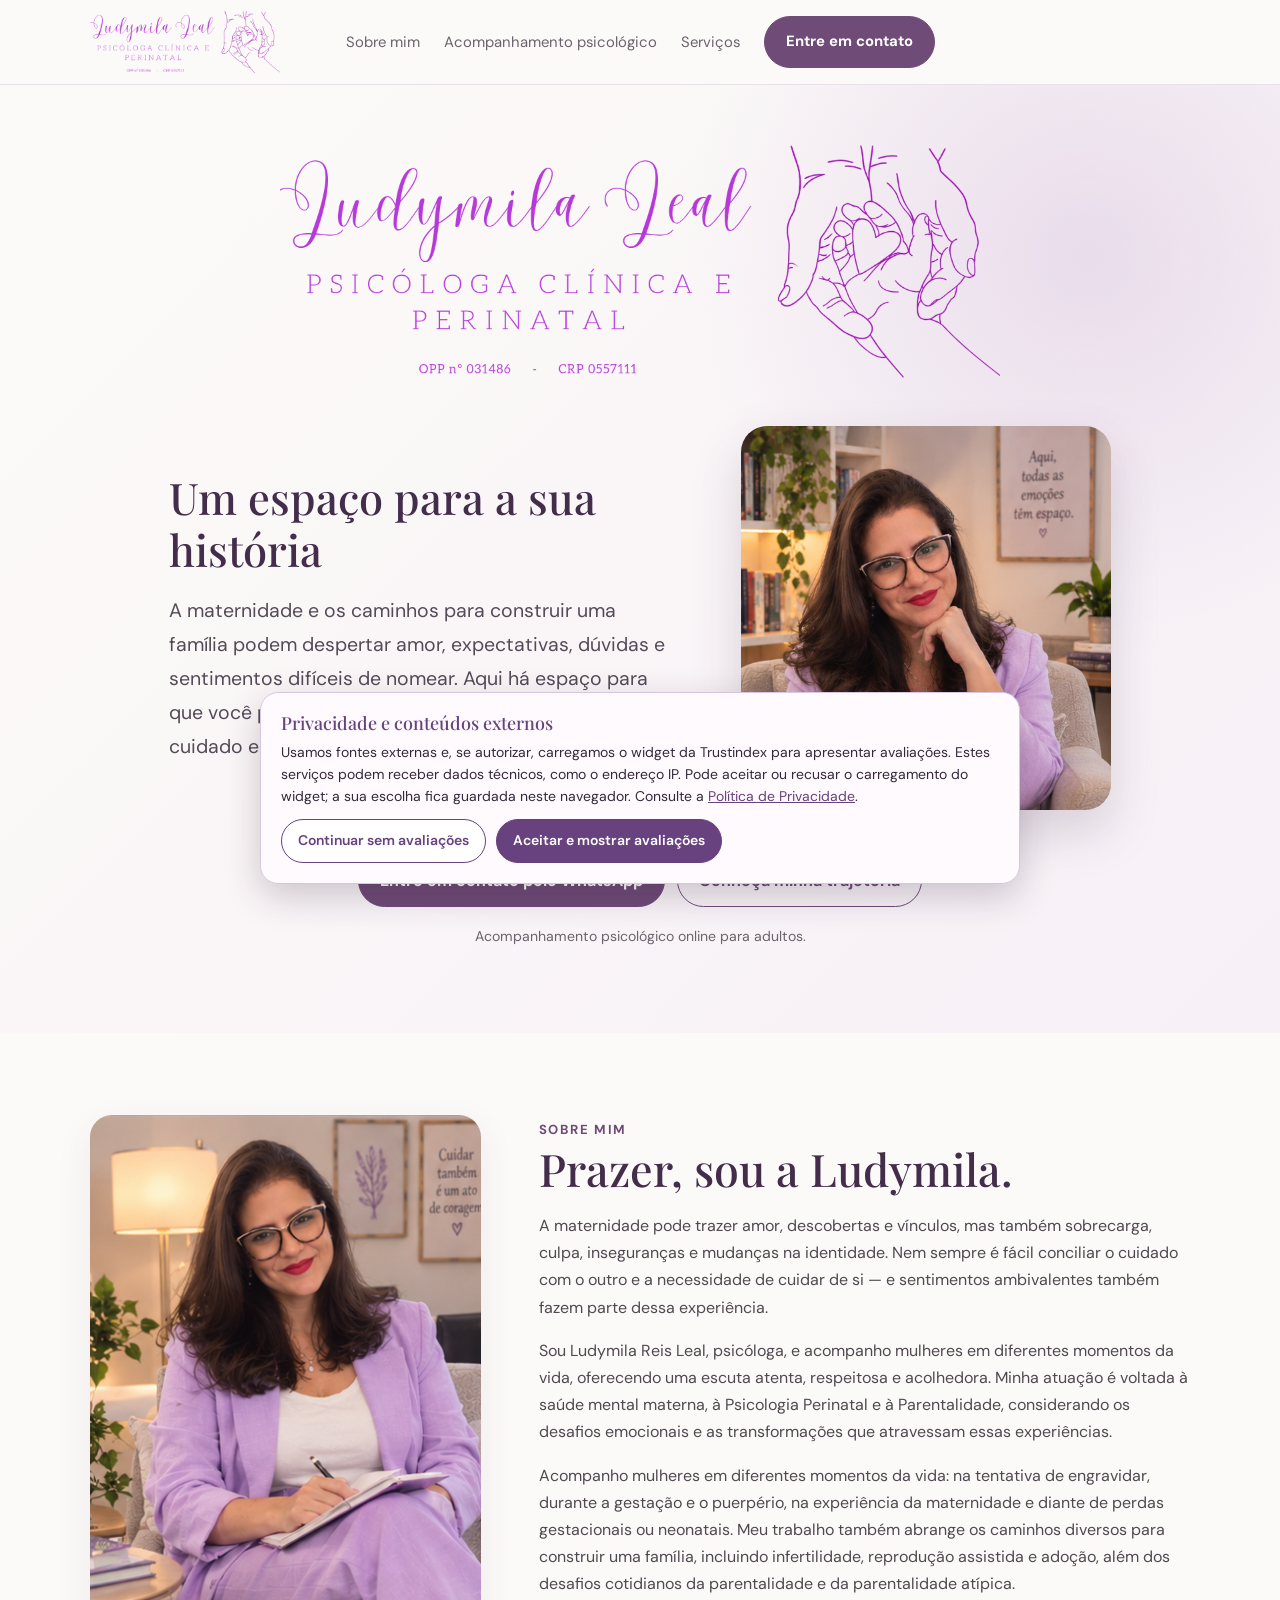
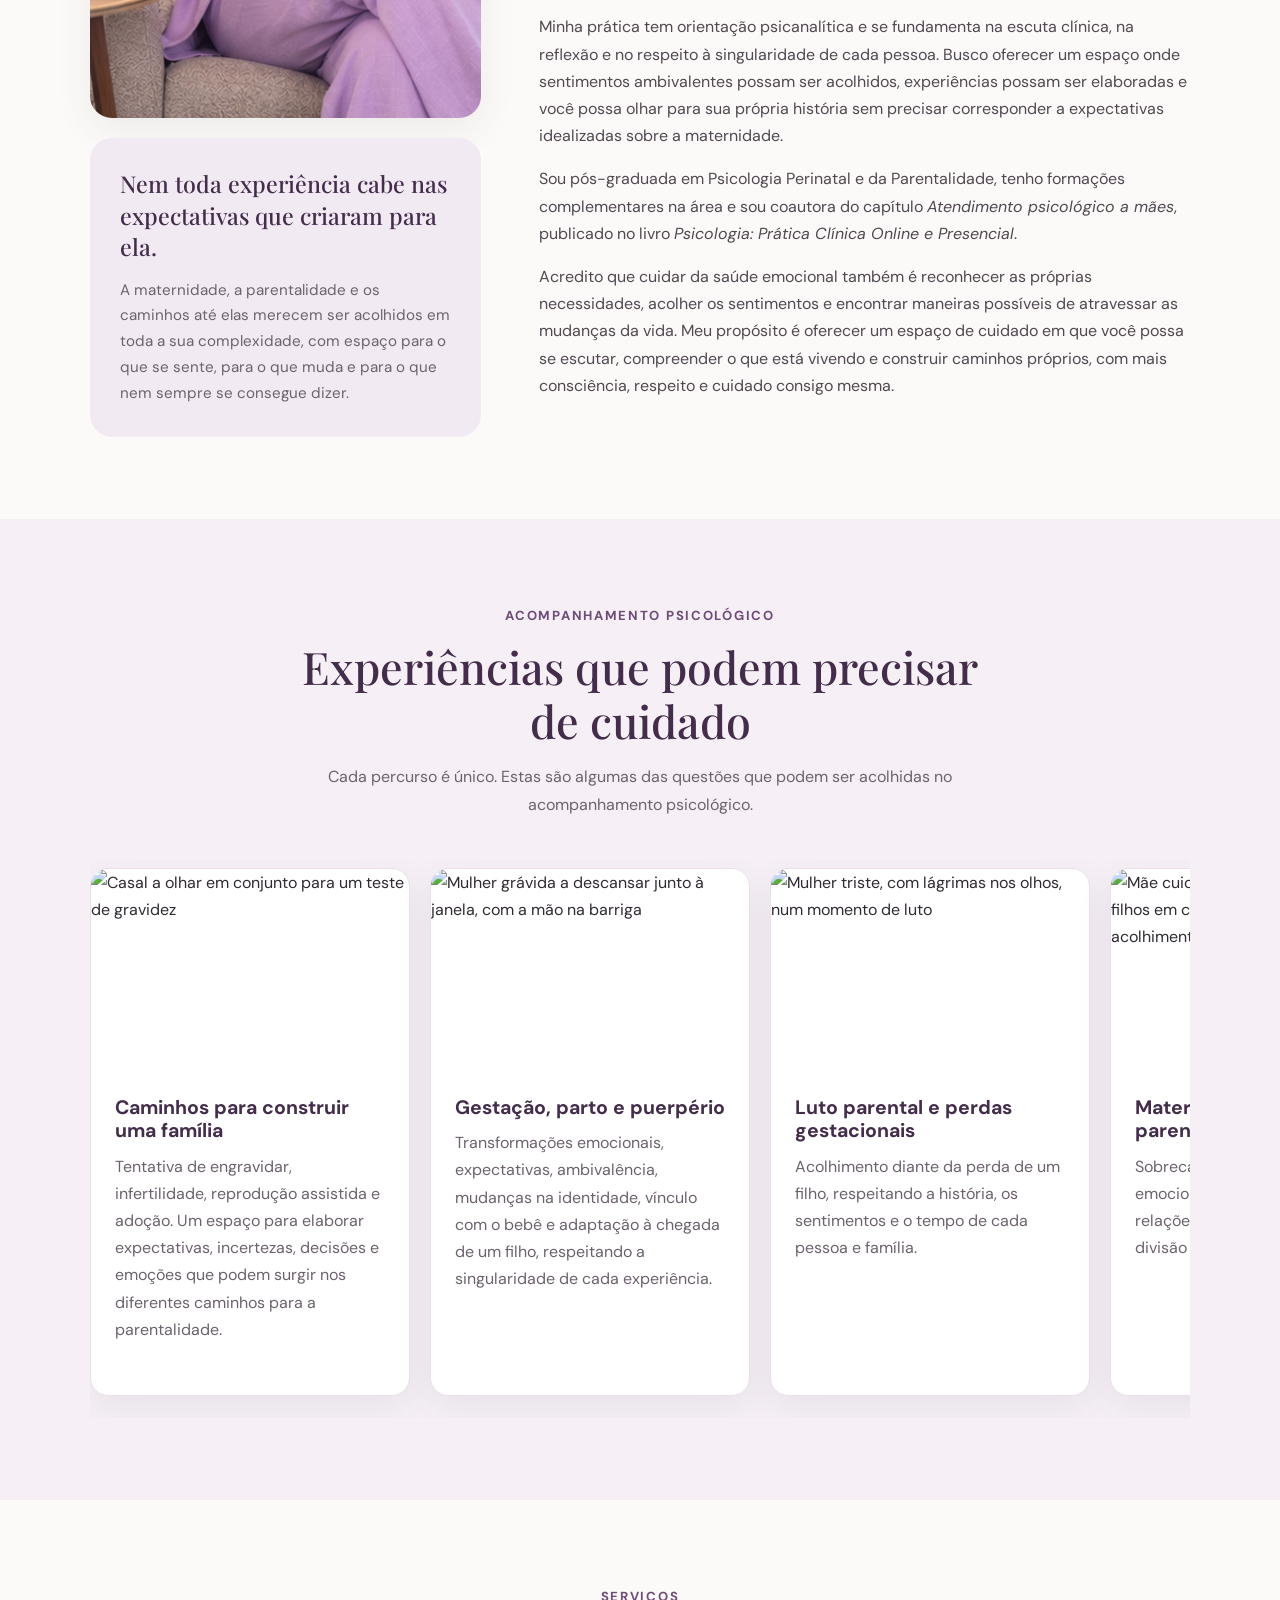
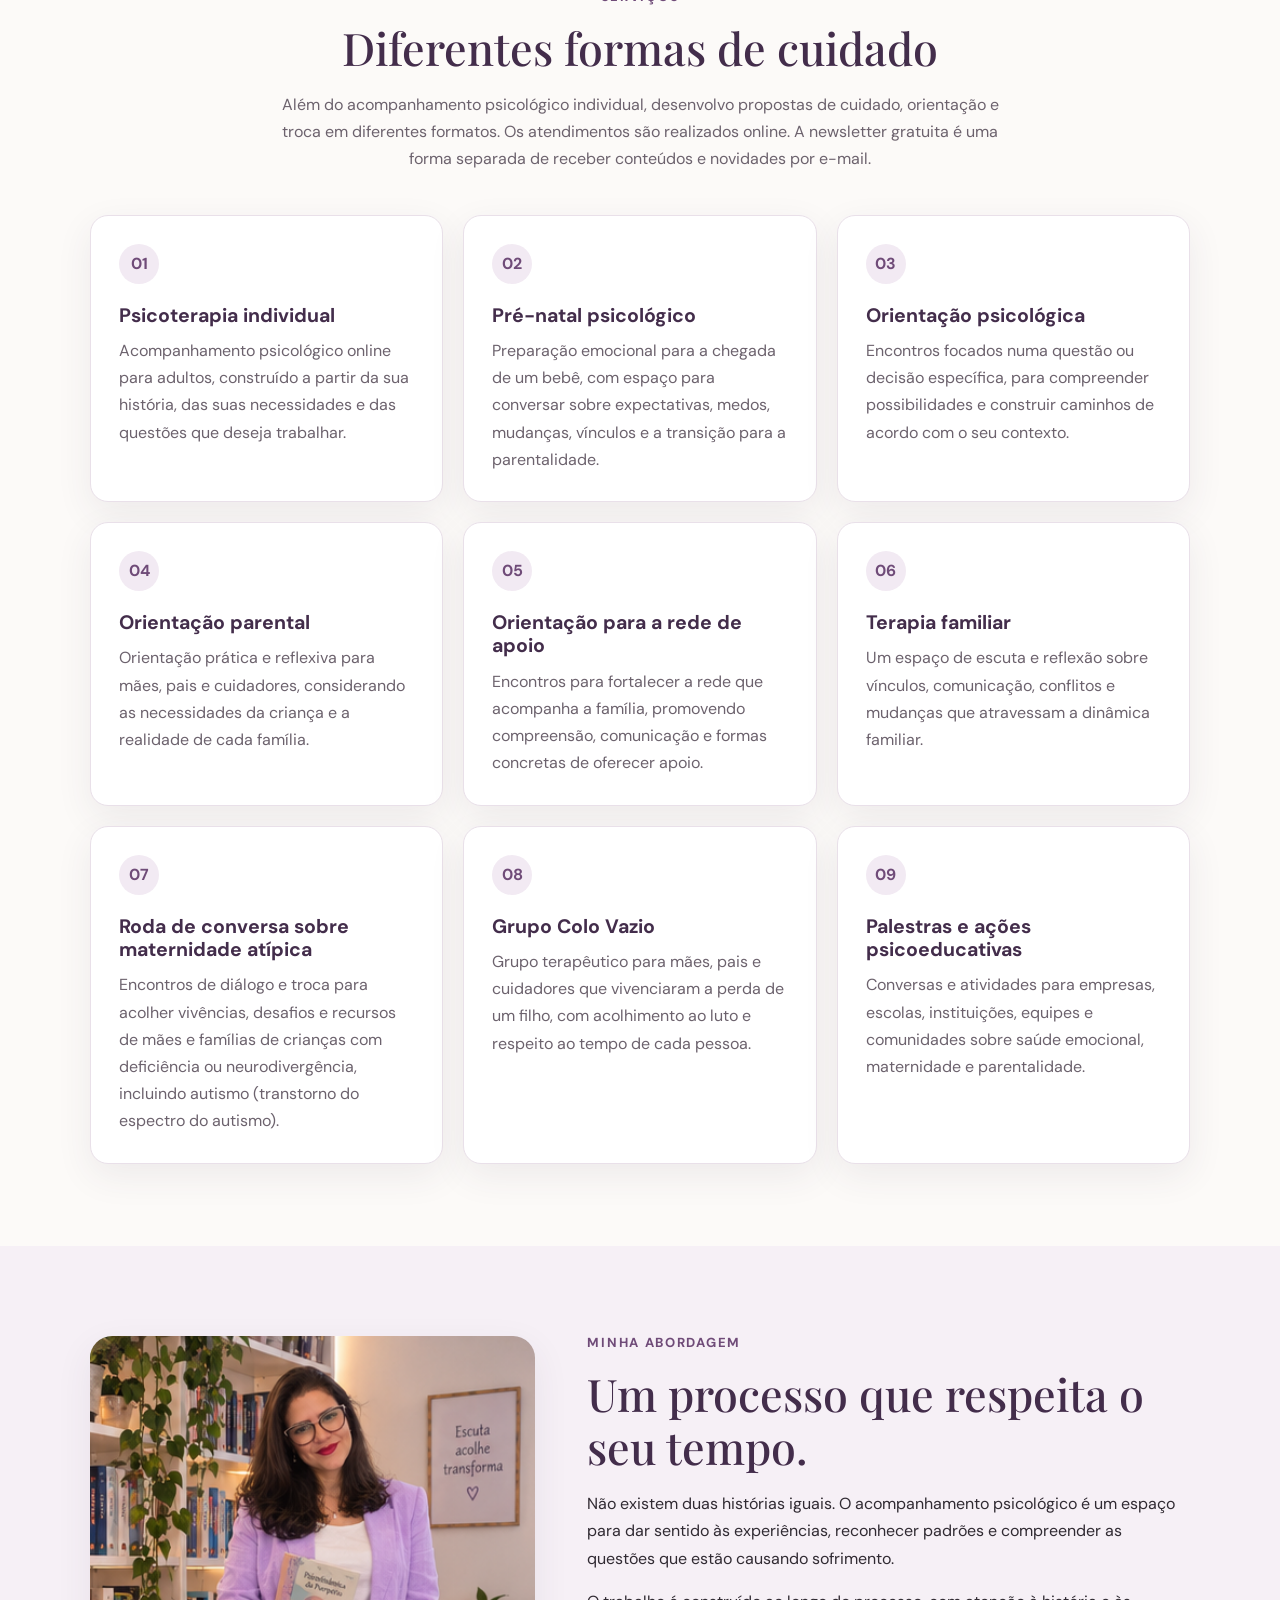
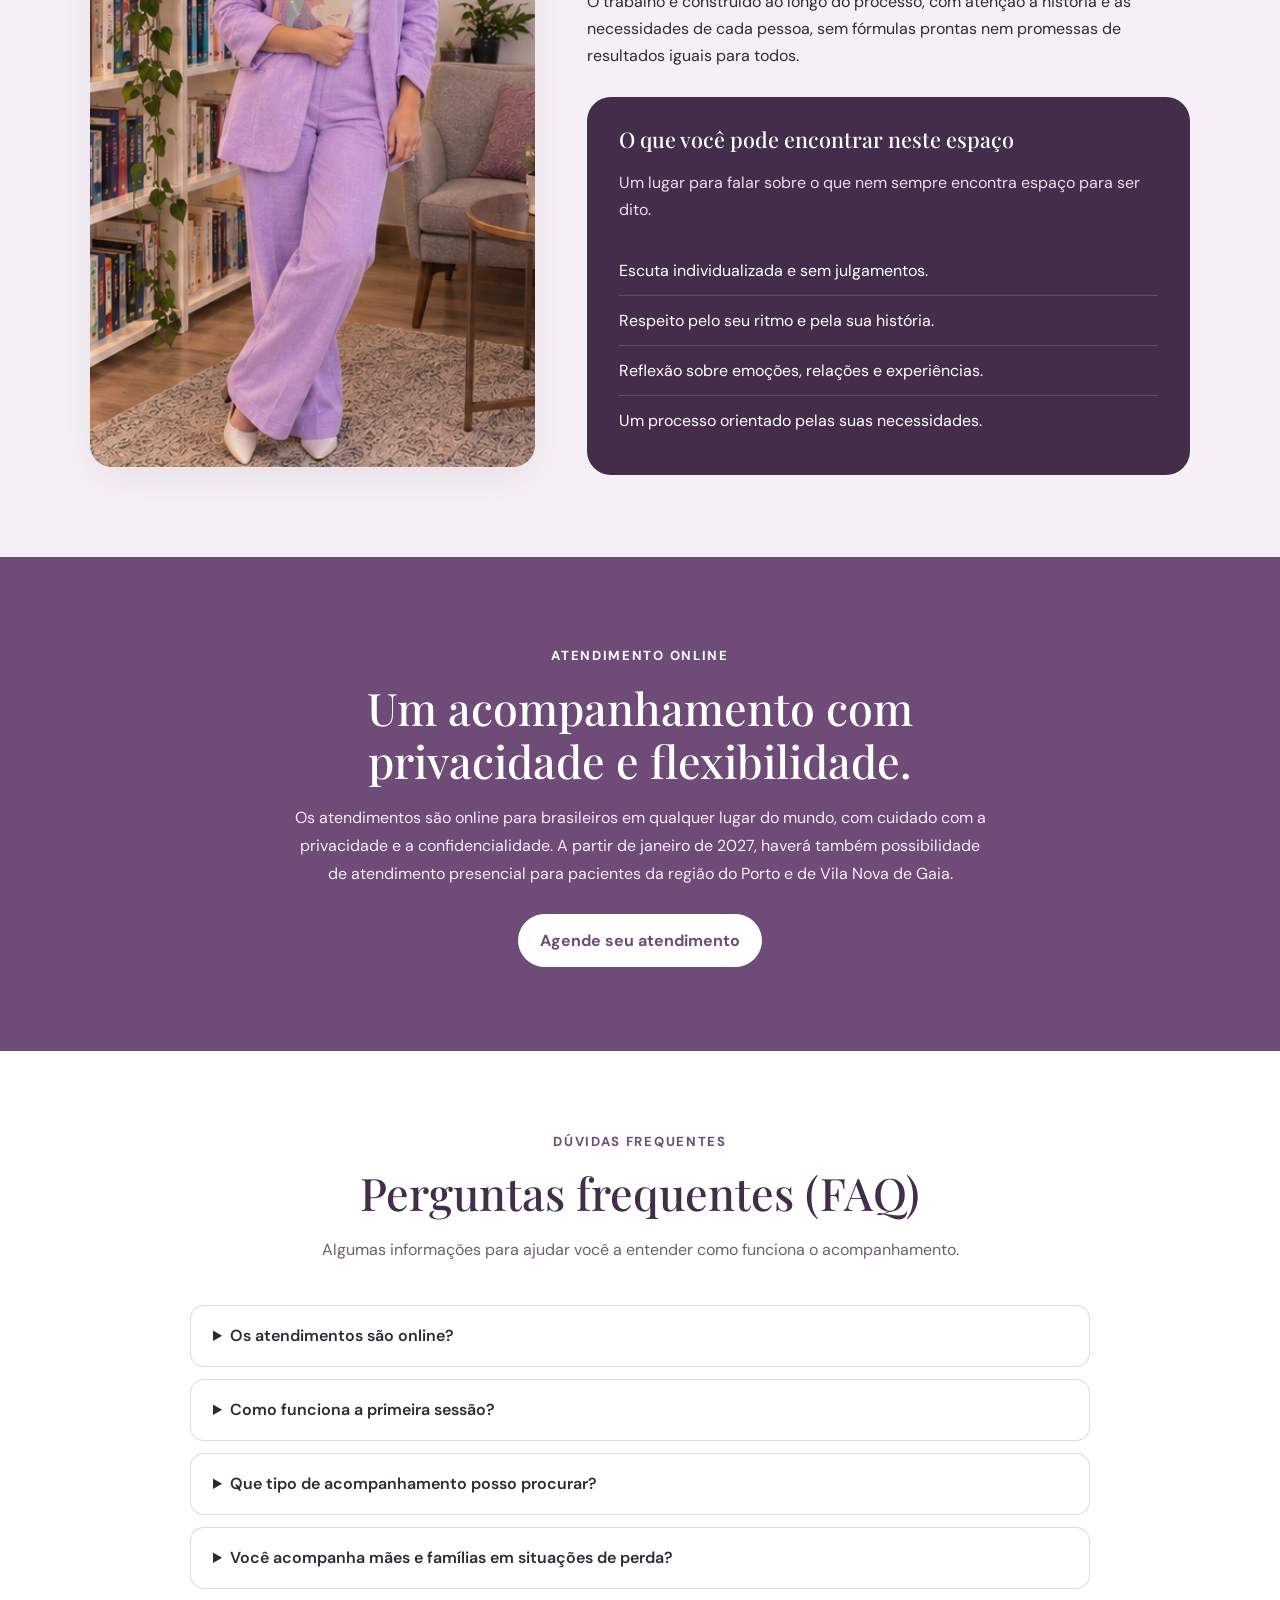
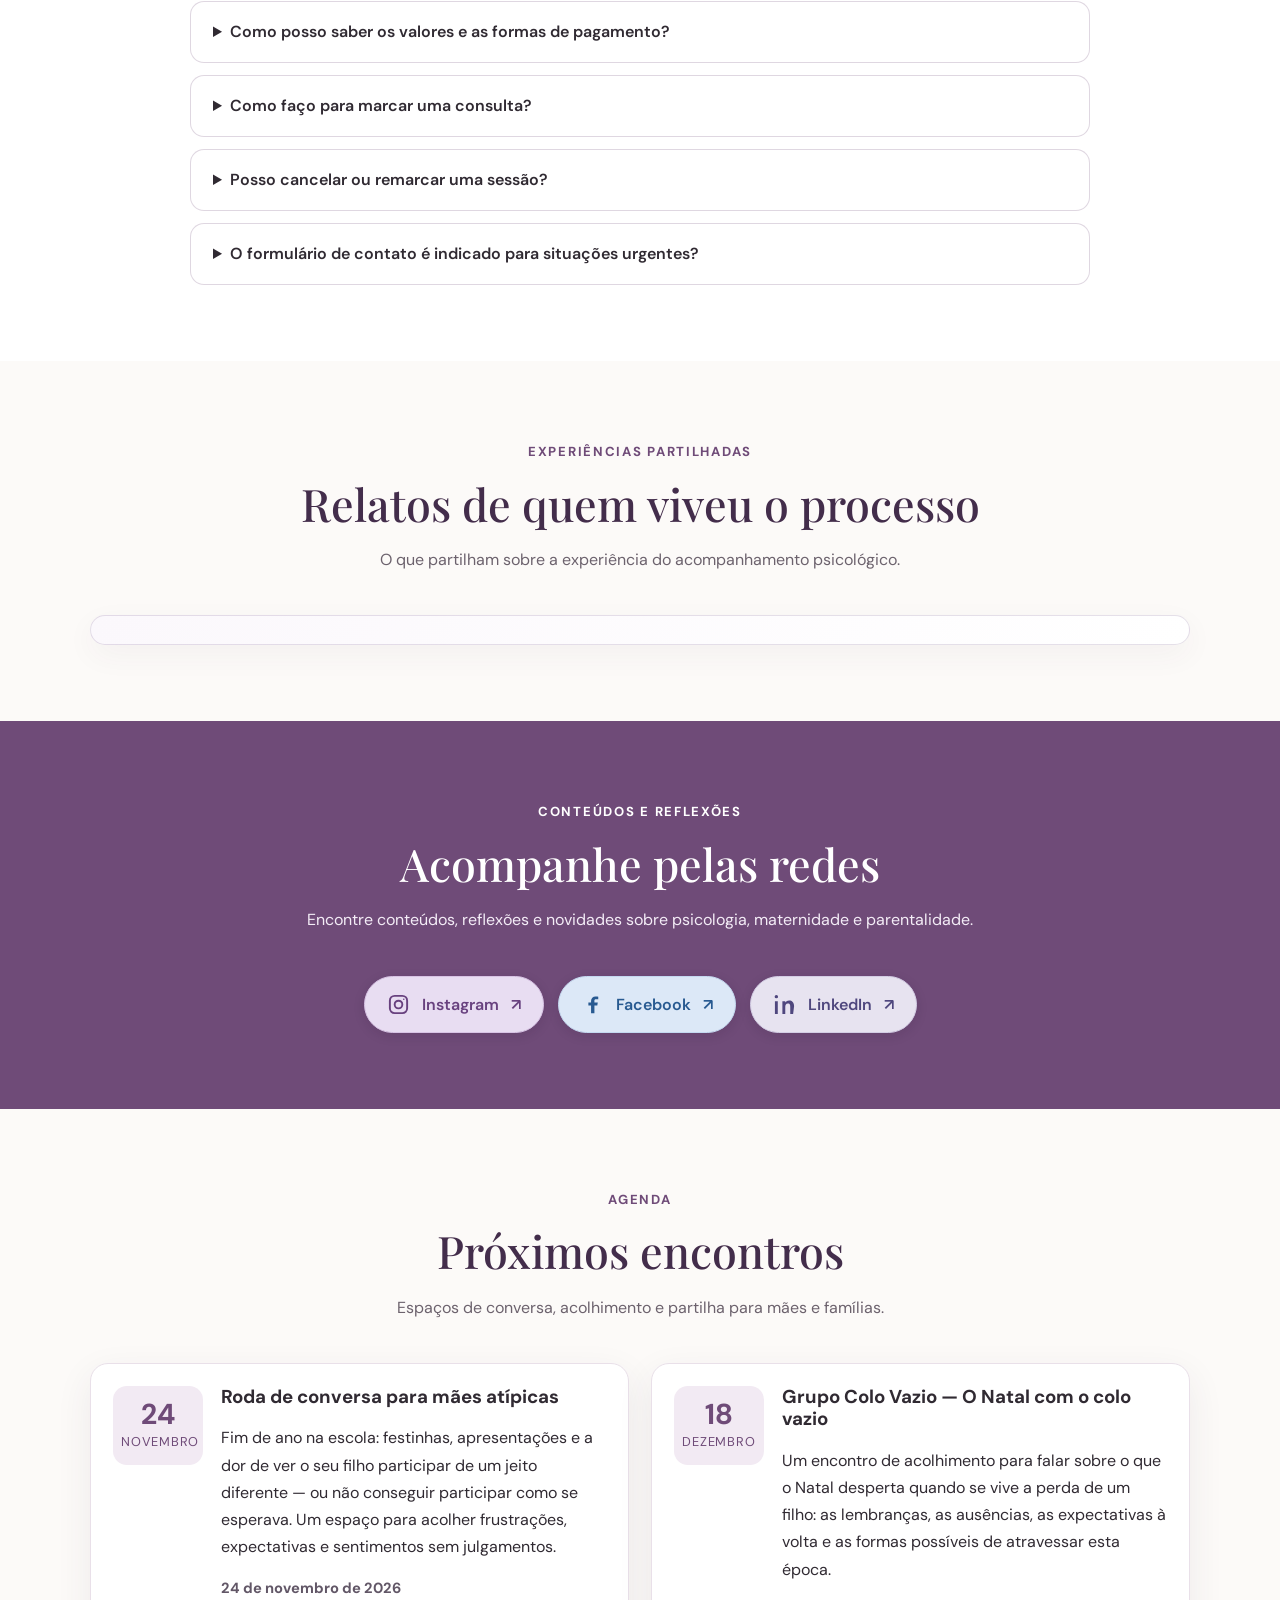
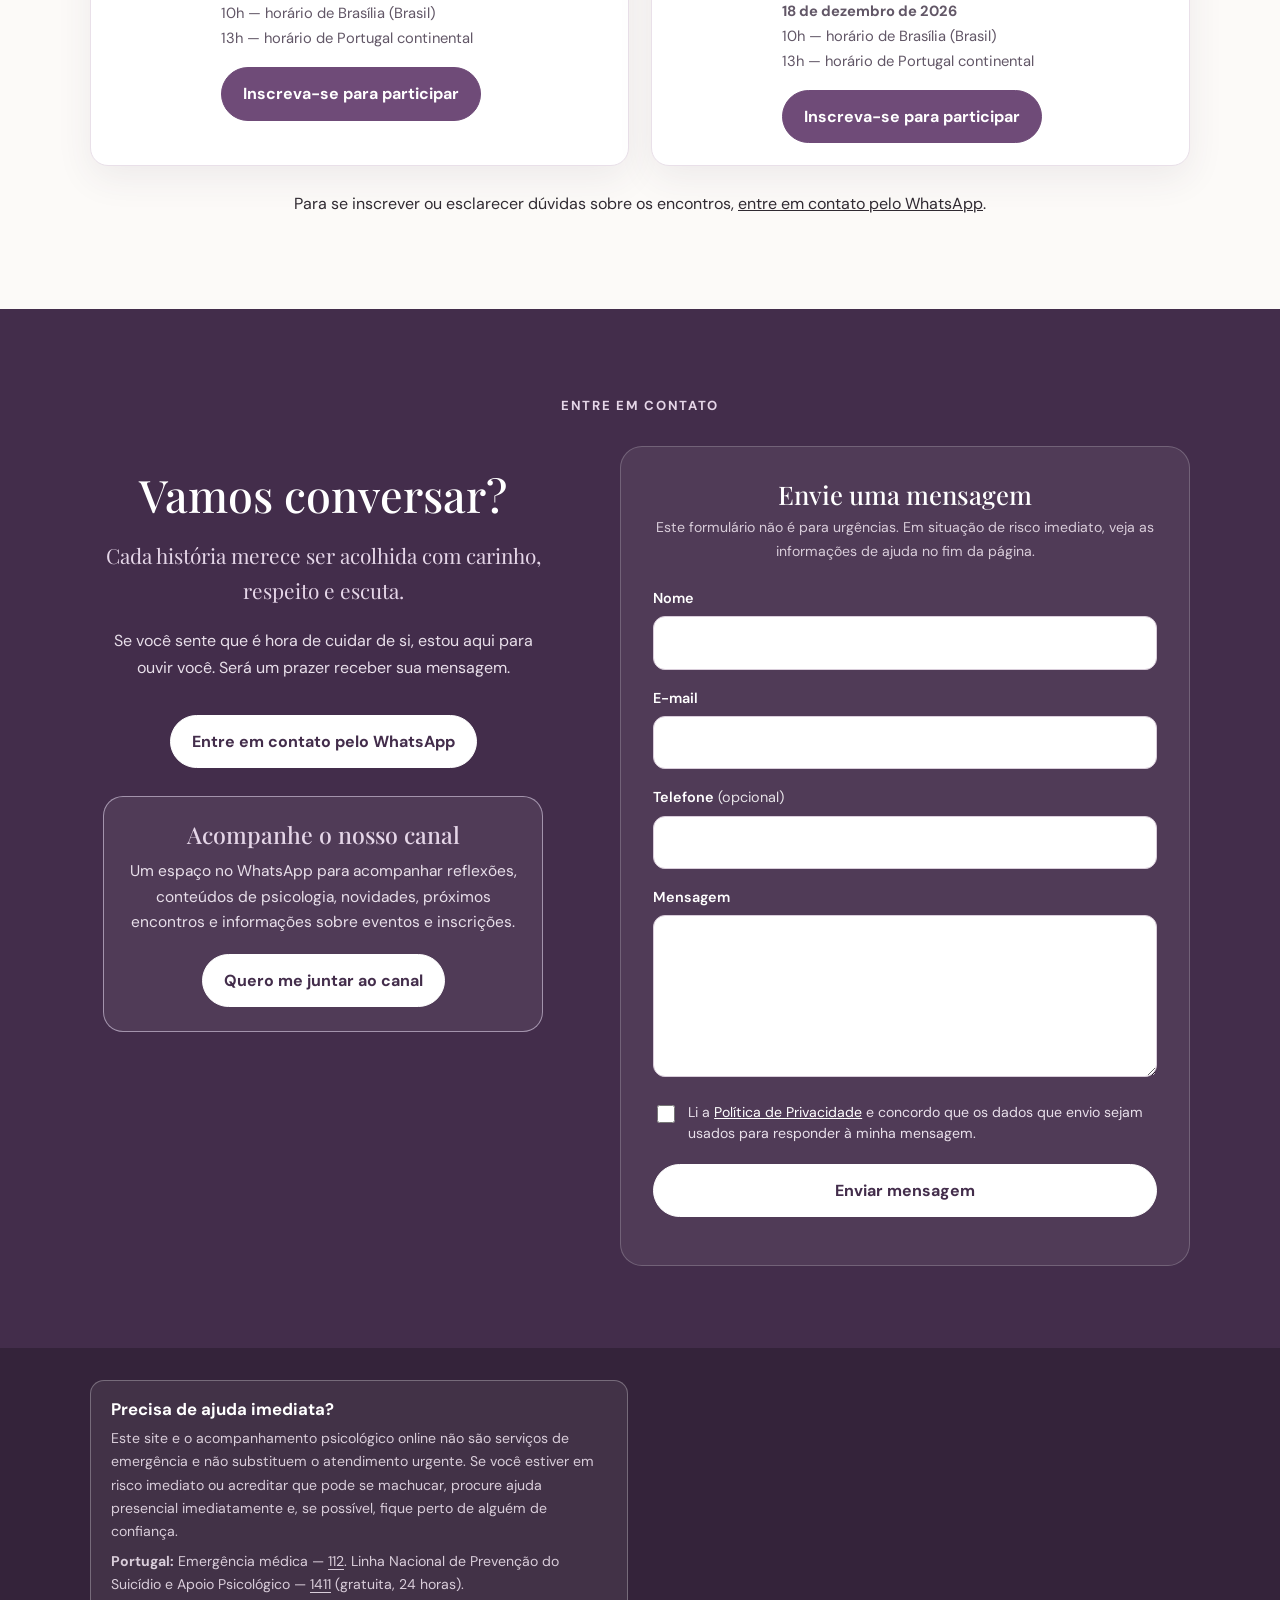
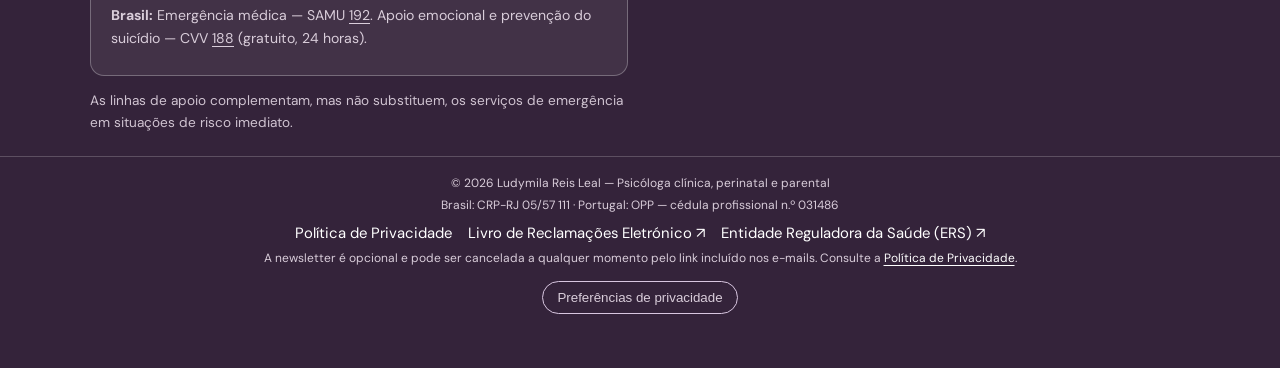
==== 1.html @ ca70a63a "test" ====
<!DOCTYPE html>

<html lang="pt-BR">
<head>
<meta charset="utf-8"/>
<meta content="width=device-width, initial-scale=1.0" name="viewport"/>
<meta content="Ludymila Reis Leal, psicóloga perinatal e da parentalidade. Acompanhamento psicológico online para adultos em questões de maternidade, parentalidade, reprodução assistida, adoção, luto parental e parentalidade atípica." name="description"/>
<meta content="#6f4b78" name="theme-color"/>
<title>Psicóloga Ludymila Leal | Psicologia Perinatal e da Parentalidade</title>
<link href="favicon.ico" rel="icon" sizes="any"/>
<link href="[data-uri]" rel="icon" sizes="32x32" type="image/png"/>
<link href="[data-uri]" rel="apple-touch-icon"/>
<link href="https://fonts.googleapis.com" rel="preconnect"/>
<link crossorigin="" href="https://fonts.gstatic.com" rel="preconnect"/>
<link href="https://fonts.googleapis.com/css2?family=DM+Sans:wght@400;500;600;700&amp;family=Playfair+Display:wght@500;600&amp;display=swap" rel="stylesheet"/>
<script>document.documentElement.classList.add("js");</script>
<style>
    :root {
      --purple: #6f4b78;
      --purple-dark: #432d4b;
      --purple-soft: #f2eaf3;
      --lilac: #e5d6e8;
      --cream: #fcfaf8;
      --ink: #302a32;
      --muted: #6c626d;
      --white: #fff;
      --border: #e9e0e9;
      --shadow: 0 12px 36px rgba(67, 45, 75, .08);
      --header-h: 84px;
    }
    * { box-sizing: border-box; }
    html { scroll-behavior: smooth; -webkit-text-size-adjust: 100%; }
    body {
      margin: 0; color: var(--ink); background: var(--cream);
      font-family: "DM Sans", system-ui, -apple-system, "Segoe UI", sans-serif; line-height: 1.7;
    }
    img { max-width: 100%; height: auto; display: block; }
    a { color: inherit; }
    :focus-visible { outline: 3px solid var(--purple); outline-offset: 3px; border-radius: 4px; }
    .contact :focus-visible, footer :focus-visible { outline-color: #fff; }
    .container { width: min(1100px, calc(100% - 40px)); margin: 0 auto; }
    .skip-link {
      position: absolute; left: 12px; top: -60px; z-index: 100; background: var(--purple-dark); color: #fff;
      padding: 10px 16px; border-radius: 10px; text-decoration: none; font-weight: 700;
    }
    .skip-link:focus { top: 12px; }

    /* Cabeçalho */
    header {
      position: sticky; top: 0; z-index: 50; background: rgba(252,250,248,.96);
      backdrop-filter: blur(12px); border-bottom: 1px solid var(--border);
    }
    .nav { min-height: var(--header-h); display: grid; grid-template-columns: 1fr auto 1fr; align-items: center; gap: 24px; }
    .nav::after { content: ""; }
    .brand { display: block; line-height: 0; flex: 0 0 auto; }
    .brand img { width: 66px; height: auto; mix-blend-mode: multiply; background: transparent; }
    nav ul { list-style: none; margin: 0; padding: 0; display: flex; align-items: center; gap: 24px; }
    nav a { text-decoration: none; font-size: .93rem; color: var(--muted); }
    nav a:hover { color: var(--purple); }
    nav a.button, nav a.button:hover { color: var(--white); }
    .menu-toggle {
      display: none; width: 46px; height: 46px; border-radius: 12px; border: 1px solid var(--border);
      background: var(--white); color: var(--purple-dark); cursor: pointer; padding: 0;
      align-items: center; justify-content: center;
    }
    .menu-toggle span, .menu-toggle span::before, .menu-toggle span::after {
      display: block; width: 22px; height: 2px; background: currentColor; border-radius: 2px;
      position: relative; transition: transform .2s ease, background .2s ease;
    }
    .menu-toggle span::before, .menu-toggle span::after { content: ""; position: absolute; left: 0; }
    .menu-toggle span::before { top: -7px; }
    .menu-toggle span::after { top: 7px; }
    .menu-toggle[aria-expanded="true"] span { background: transparent; }
    .menu-toggle[aria-expanded="true"] span::before { transform: translateY(7px) rotate(45deg); }
    .menu-toggle[aria-expanded="true"] span::after { transform: translateY(-7px) rotate(-45deg); }

    .button {
      display: inline-flex; justify-content: center; align-items: center; gap: 8px;
      padding: 12px 21px; border-radius: 999px; text-decoration: none;
      font-weight: 700; background: var(--purple); color: var(--white);
      border: 1px solid var(--purple); transition: .2s ease; text-align: center;
    }
    .button:hover { background: var(--purple-dark); border-color: var(--purple-dark); transform: translateY(-1px); }
    .button.outline { background: transparent; color: var(--purple); }
    .button.outline:hover { background: var(--purple-soft); color: var(--purple-dark); }

    /* Hero */
    .hero { padding: 52px 0 84px; overflow: hidden; background:
      radial-gradient(circle at 85% 18%, rgba(229,214,232,.8), transparent 30%),
      linear-gradient(135deg, #fcfaf8 10%, #f7f0f7 100%); }
    .hero-grid { display: grid; grid-template-columns: minmax(0, 500px) minmax(0, 370px); justify-content: center; align-items: center; gap: 72px; }
    .hero-title { font-size: clamp(2rem, 3.4vw, 2.8rem); margin: 0 0 18px; }
    .hero-cta { text-align: center; margin-top: 44px; }
    .eyebrow { display: inline-block; color: var(--purple); font-size: .82rem; text-transform: uppercase; letter-spacing: .13em; font-weight: 700; }
    h1, h2, h3 { line-height: 1.2; }
    h1, h2 { font-family: "Playfair Display", Georgia, serif; color: var(--purple-dark); font-weight: 500; }
    h1.hero-logo { margin: 0 auto 40px; max-width: 720px; line-height: 0; }
    h1.hero-logo img { width: 100%; height: auto; }
    .hero-text p { font-size: 1.22rem; line-height: 1.75; color: #554b58; margin: 0; }
    .hero-actions { display: flex; gap: 12px; flex-wrap: wrap; justify-content: center; }
    .hero-note { margin-top: 18px; color: var(--muted); font-size: .88rem; }

    .hero-photo { position: relative; max-width: 370px; width: 100%; margin: 0 auto; padding: 0; }
    .hero-photo img {
      width: 100%; border-radius: 26px;
      box-shadow: 0 22px 50px rgba(67,45,75,.18); background: var(--lilac);
    }

    section { padding: 82px 0; scroll-margin-top: calc(var(--header-h) - 1px); }
    .hero { scroll-margin-top: 0; }
    .section-heading { max-width: 720px; margin: 0 auto 42px; text-align: center; }
    h2 { font-size: clamp(2rem, 3.5vw, 2.8rem); margin: 12px 0 16px; }
    .section-heading p { color: var(--muted); margin: 0; }

    /* Sobre mim */
    .about-grid { display: grid; grid-template-columns: .75fr 1.25fr; gap: 58px; align-items: start; }
    .about-side { position: sticky; top: calc(var(--header-h) + 24px); }
    .about-photo { margin: 0 0 20px; }
    .about-photo img { width: 100%; border-radius: 22px; box-shadow: var(--shadow); background: var(--lilac); }
    .about-aside { background: var(--purple-soft); padding: 30px; border-radius: 22px; }
    .about-aside strong { display: block; color: var(--purple-dark); font-family: "Playfair Display", Georgia, serif; font-size: 1.45rem; font-weight: 500; line-height: 1.35; }
    .about-aside p { color: var(--muted); font-size: .95rem; margin-bottom: 0; }
    .about-copy h2 { margin-top: 0; }
    .about-copy p { color: #514851; }

    /* Cartões */
    .services { background: #f6f0f6; }
    .plain { background: var(--cream); }
    .cards { display: grid; grid-template-columns: repeat(2, minmax(0, 1fr)); gap: 20px; }
    .cards.three { grid-template-columns: repeat(3, minmax(0, 1fr)); }
    .card { background: var(--white); border: 1px solid var(--border); border-radius: 18px; padding: 28px; box-shadow: var(--shadow); }
    .card .number { width: 40px; height: 40px; border-radius: 50%; background: var(--purple-soft); color: var(--purple); display: grid; place-items: center; font-weight: 700; }
    .card h3 { color: var(--purple-dark); margin: 20px 0 10px; font-size: 1.22rem; }
    .card p { color: var(--muted); margin: 0; }

    /* Abordagem */
    .approach-grid { display: grid; grid-template-columns: .85fr 1.15fr; gap: 52px; align-items: center; }
    .approach-photo { margin: 0; }
    .approach-photo img { width: 100%; border-radius: 22px; box-shadow: var(--shadow); background: var(--lilac); }
    .approach-grid h2 { margin-top: 12px; }
    .approach-panel { background: var(--purple-dark); color: var(--white); border-radius: 24px; padding: 30px 32px; margin-top: 28px; }
    .approach-panel h3 { color: var(--white); margin: 0 0 8px; font-size: 1.35rem; font-family: "Playfair Display", Georgia, serif; font-weight: 500; }
    .approach-panel p { color: #e8dfea; }
    .approach-list { list-style: none; padding: 0; margin: 22px 0 0; }
    .approach-list li { padding: 11px 0; border-bottom: 1px solid rgba(255,255,255,.16); }
    .approach-list li:last-child { border-bottom: 0; }

    /* Atendimento online */
    .online { background: var(--cream); }
    .online-inner { max-width: 780px; text-align: center; margin: 0 auto; }
    .online-inner p { color: #554b58; }
    .sr-only { position: absolute; width: 1px; height: 1px; padding: 0; margin: -1px; overflow: hidden; clip: rect(0,0,0,0); white-space: nowrap; border: 0; }

    /* Contato */
    .contact { background: var(--purple-dark); color: var(--white); text-align: center; }
    .contact .eyebrow { color: var(--lilac); }
    .contact h2 { color: var(--white); }
    .contact p { color: #e8dfea; max-width: 640px; margin: 0 auto 26px; }
    .contact .button { background: var(--white); color: var(--purple-dark); border-color: var(--white); }
    .contact .button:hover { background: var(--purple-soft); }


    .contact-phrase { font-family: "Playfair Display", Georgia, serif; font-size: 1.3rem; color: var(--lilac) !important; margin: 0 auto 18px !important; }
    .contact-or { display: flex; align-items: center; gap: 16px; max-width: 640px; margin: 40px auto 30px; color: #cdbdd0; }
    .contact-or::before, .contact-or::after { content: ""; flex: 1; height: 1px; background: rgba(255,255,255,.22); }
    .contact-form { max-width: 640px; margin: 0 auto; text-align: left; background: rgba(255,255,255,.07); border: 1px solid rgba(255,255,255,.2); border-radius: 22px; padding: 32px; }
    .contact-form h3 { margin: 0 0 6px; font-family: "Playfair Display", Georgia, serif; font-weight: 500; font-size: 1.6rem; color: #fff; text-align: center; }
    .contact-form .form-note { text-align: center; font-size: .88rem; margin: 0 auto 22px; color: #d9cdda; }
    .field { margin-bottom: 16px; }
    .field label { display: block; font-size: .9rem; font-weight: 600; margin-bottom: 6px; color: #fff; }
    .field input, .field textarea {
      width: 100%; font: inherit; color: var(--ink); background: #fff; border: 1px solid #d9cdda; border-radius: 12px; padding: 12px 14px;
    }
    .field textarea { resize: vertical; min-height: 130px; }
    .field input:focus-visible, .field textarea:focus-visible { outline: 3px solid var(--lilac); outline-offset: 2px; }
    .hp { position: absolute; left: -9999px; width: 1px; height: 1px; opacity: 0; }
    .consent { display: flex; gap: 10px; align-items: flex-start; font-size: .88rem; line-height: 1.5; color: #e8dfea; margin: 4px 0 20px; }
    .consent input { margin-top: 3px; width: 18px; height: 18px; flex: 0 0 auto; accent-color: var(--purple); }
    .consent a { color: #fff; }
    .contact-form .button { width: 100%; cursor: pointer; font: inherit; font-weight: 700; }
    .contact-form .button:disabled { opacity: .7; cursor: wait; }
    .form-status { text-align: center; margin: 16px 0 0 !important; font-weight: 600; color: #fff !important; }

    /* Rodapé */
    footer { padding: 32px 0; background: #34233a; color: #d9cdda; font-size: .88rem; }
    .footer-name { font-weight: 700; color: #fff; font-size: 1rem; }
    .footer-cols { display: grid; grid-template-columns: minmax(0,1fr) minmax(0,1fr); gap: 24px; align-items: stretch; }
    .footer-newsletter { min-width: 0; text-align: center; }
    .footer-newsletter > h3 { margin: 0 0 8px; color: #fff; font-size: 1.05rem; }
    .footer-newsletter > p { margin: 0 0 14px; }
    footer p { margin: 4px 0; }
    footer a { color: #fff; text-underline-offset: 3px; }
    .footer-links { display: flex; flex-wrap: wrap; justify-content: center; gap: 8px 28px; margin: 28px 0 0; padding-top: 22px; border-top: 1px solid rgba(255,255,255,.18); }
    .disclaimer { font-size: .85rem; opacity: .95; margin: 14px 0 0; line-height: 1.6; }
    .emergency { margin: 0; padding: 18px 20px; border: 1px solid rgba(255,255,255,.28); border-radius: 14px; background: rgba(255,255,255,.07); line-height: 1.65; }
    .emergency h3 { margin: 0 0 8px; font-size: 1.05rem; color: #fff; }
    .emergency p { margin: 7px 0; }
    .emergency a { color: inherit; text-underline-offset: 3px; }
    @media (max-width: 760px) {
    .footer-links {
      flex-direction: column;
      align-items: center;
      gap: 14px;
      text-align: center;
    }

    .footer-links a {
      display: block;
      max-width: 100%;
      overflow-wrap: anywhere;
    }
}


    .newsletter-section .md-signup-canvas--text p { font-size: 14px !important; line-height: 1.4 !important; }
    .newsletter-section .md-signup-canvas--text:first-child p { font-size: 19px !important; }
    .newsletter-section [data-md-signup-canvas-form] { padding: 8px !important; }
    .newsletter-section .md-embedded-form--input-title { font-size: 13px !important; }
    .newsletter-section .md-embedded-form--input-el { min-height: 36px !important; padding: 8px !important; }
    .newsletter-section .md-signup-canvas--nodes { gap: 8px !important; }
    .newsletter-section .md-signup-canvas--box { height: 100%; }
    .footer-micro { margin-top: 24px; padding: 16px 12px 0; border-top: 1px solid rgba(255,255,255,.2); text-align: center; font-size: .82rem; line-height: 1.7; }
    .footer-micro p { margin: 4px 0; }
    .footer-micro .footer-links { margin: 8px 0 0; padding-top: 8px; border-top: 0; gap: 6px 18px; }
    .newsletter-section .md-signup-canvas--box { background-color: #EDE2F6 !important; }
    /* Percursos ilustrados: carrossel horizontal acessível */
    .pathways-track { display:flex; gap:20px; overflow-x:auto; padding:8px 2px 22px; scroll-snap-type:x mandatory; scrollbar-color:var(--purple) #eee5ef; scrollbar-width:thin; }
    .pathway-card { flex:0 0 min(320px, 82vw); overflow:hidden; padding:0; scroll-snap-align:start; }
    .pathway-card img { display:block; width:100%; height:205px; object-fit:cover; }
    .pathway-card .pathway-copy { padding:22px 24px 25px; }
    .pathway-card h3 { margin-top:0; }
    .pathway-card p { margin-bottom:0; }
    .event-list { display:grid; grid-template-columns:repeat(2,minmax(0,1fr)); gap:22px; }
    .event-card { display:grid; grid-template-columns:90px 1fr; gap:18px; background:var(--white); border:1px solid var(--border); border-radius:18px; padding:22px; box-shadow:var(--shadow); }
    .event-date { align-self:start; text-align:center; padding:13px 8px; border-radius:14px; background:var(--purple-soft); color:var(--purple); }
    .event-date strong { display:block; font-size:1.8rem; line-height:1.1; }
    .event-date span { display:block; font-size:.8rem; text-transform:uppercase; letter-spacing:.06em; }
    .event-card h3 { margin:0 0 10px; }
    .event-meta { font-size:.92rem; color:#625767; margin:8px 0; }
    .event-card .button { margin-top:8px; }
    @media (max-width:760px) { .event-list { grid-template-columns:1fr; } .event-card { grid-template-columns:76px 1fr; padding:17px; gap:14px; } }

    /* Tablet */
    @media (max-width: 1000px) {
      .cards.three { grid-template-columns: repeat(2, minmax(0, 1fr)); }
      nav ul { gap: 18px; }
    }

    /* Menu em ecrãs menores */
    @media (max-width: 900px) {
      :root { --header-h: 72px; }
      .nav { display: flex; justify-content: space-between; }
      .nav::after { display: none; }
      .js .menu-toggle { display: inline-flex; }
      .js nav {
        position: absolute; left: 0; right: 0; top: 100%; background: var(--cream);
        border-bottom: 1px solid var(--border); box-shadow: 0 18px 30px rgba(67,45,75,.10);
        display: none; padding: 8px 20px 22px;
      }
      .js nav.open { display: block; }
      .js nav ul { flex-direction: column; align-items: stretch; gap: 0; }
      .js nav li { border-bottom: 1px solid var(--border); }
      .js nav li:last-child { border: 0; padding-top: 16px; }
      .js nav a:not(.button) { display: block; padding: 15px 4px; font-size: 1.02rem; }
      .js nav a.button { display: flex; }
      /* sem JavaScript: a navegação passa para baixo da logo */
      html:not(.js) .nav { flex-wrap: wrap; padding: 10px 0; }
      html:not(.js) nav ul { flex-wrap: wrap; gap: 8px 18px; }
    }

    @media (max-width: 800px) {
      .hero-grid, .about-grid, .approach-grid { grid-template-columns: 1fr; gap: 38px; }
      .hero-cta { margin-top: 32px; }
      .footer-cols { grid-template-columns: 1fr; gap: 28px; }
      .footer-newsletter { max-width: 440px; width: 100%; margin: 0 auto; }
      .hero-text { text-align: center; }
      .hero { padding: 36px 0 64px; }
      h1.hero-logo { margin-bottom: 28px; }
      .hero-photo { max-width: 360px; order: -1; }
      .about-side { position: static; }
      .about-photo { max-width: 340px; margin-left: auto; margin-right: auto; }
      .cards, .cards.three { grid-template-columns: 1fr; }
      .approach-photo { max-width: 460px; margin: 0 auto; }
      section { padding: 64px 0; }
    }
    @media (max-width: 480px) {
      .container { width: min(100% - 28px, 1100px); }
      .hero-actions .button { width: 100%; }
      .hero-text p { font-size: 1.05rem; }
      .card, .approach-panel { padding: 23px; }
      .contact-form { padding: 24px 18px; }
      .about-aside { padding: 24px; }
      .js nav { padding: 6px 14px 20px; }
    }
    @media (prefers-reduced-motion: reduce) {
      html { scroll-behavior: auto; }
      * { transition: none !important; }
    }
  
    /* Ajustes do rodapé: apenas emergência + newsletter, sem duplicar blocos */
    .footer-cols { display:grid; grid-template-columns:minmax(0,1fr) minmax(0,1fr); gap:20px; align-items:stretch; }
    .footer-cols > div { min-width:0; }
    .footer-newsletter { width:100%; max-width:280px; justify-self:end; align-self:stretch; }
    .footer-newsletter .newsletter-section { margin:0; padding:10px !important; height:100%; }
    .footer-newsletter .newsletter-shell { width:100%; max-width:260px; margin:0 auto; }
    .footer-newsletter .md-signup-canvas--box { padding:10px !important; }
    .footer-newsletter .md-signup-canvas--nodes { gap:6px !important; }
    .footer-newsletter input, .footer-newsletter button, .footer-newsletter select { min-height:32px !important; padding:6px 8px !important; font-size:13px !important; }
    .footer-newsletter h2, .footer-newsletter h3 { font-size:17px !important; line-height:1.25 !important; margin:0 0 6px !important; }
    .footer-newsletter p, .footer-newsletter label { font-size:12px !important; line-height:1.4 !important; margin:0 0 6px !important; }
    .footer-micro { display:block; width:100%; clear:both; }
    @media (max-width:800px) { .footer-cols { grid-template-columns:1fr; gap:18px; } .footer-newsletter { justify-self:center; max-width:280px; width:100%; } }


    /* Newsletter compacta; dados profissionais ficam apenas na barra inferior */
    .footer-cols { display:grid; grid-template-columns:minmax(0,1fr) minmax(240px,280px); gap:20px; align-items:stretch; }
    .footer-cols > div { min-width:0; }
    .footer-newsletter { width:100%; max-width:280px; justify-self:end; align-self:start; min-width:0; }
    .footer-newsletter .newsletter-section { margin:0; padding:0 !important; height:auto; }
    .footer-newsletter .newsletter-shell { width:100%; max-width:260px; margin:0 auto; }
    .footer-newsletter .md-signup-canvas { max-width:100% !important; width:100% !important; }
    .footer-newsletter .md-signup-canvas--box { padding:10px !important; border-radius:12px !important; }
    .footer-newsletter .md-signup-canvas--nodes { gap:7px !important; }
    .footer-newsletter .md-signup-canvas--column { gap:8px !important; }
    .footer-newsletter .md-signup-canvas--text { font-size:12px !important; line-height:1.35 !important; }
    .footer-newsletter .md-signup-canvas--text:first-child { font-size:17px !important; line-height:1.2 !important; }
    .footer-newsletter .md-signup-canvas--text p { margin:0 !important; }
    .footer-newsletter [data-md-signup-canvas-form] { padding:8px !important; border-radius:9px !important; }
    .footer-newsletter form { gap:7px !important; }
    .footer-newsletter .md-embedded-form--input-title, .footer-newsletter .md-signup-topics--label, .footer-newsletter .md-signup-topics--description, .footer-newsletter .md-signup-canvas--signup-footer-text { font-size:11px !important; line-height:1.3 !important; }
    .footer-newsletter .md-embedded-form--input-el { min-height:32px !important; padding:6px 8px !important; font-size:12px !important; }
    .footer-newsletter .md-embedded-form--btn { min-height:34px !important; padding:0 12px !important; font-size:12px !important; }
    .footer-micro { display:block; width:100%; clear:both; margin-top:24px; }
    @media (max-width:800px) { .footer-cols { grid-template-columns:1fr; gap:18px; } .footer-newsletter { justify-self:center; max-width:280px; width:100%; } }
</style>
<link href="https://form.maildroppa.com/index.css" rel="stylesheet"/>
<style id="maildroppa-lilac-theme">
    .newsletter-section { padding: 0; background: transparent; text-align: center; }
    .newsletter-shell { max-width: 300px; margin: 0 auto; padding: 0; }
    .newsletter-section .md-embedded-form--body { background-color: transparent !important; }
    .newsletter-section .md-signup-canvas--box { background-color: #F0E7F8 !important; padding: 14px !important; }
    .newsletter-section [data-md-signup-canvas-form],
    .newsletter-section [data-id="maildroppa-wrap-gdprForm"],
    .newsletter-section [data-id="maildroppa-SuccessMessage"] { background-color: #F0E7F8 !important; }
    .newsletter-section .md-signup-canvas--box { background-color: #F0E7F8 !important; padding: 14px !important; border: 1px solid #d4bfd9 !important; border-radius: 18px !important; box-shadow: 0 12px 32px rgba(67,45,75,.10) !important; }
    .newsletter-section .md-embedded-form--input-el { border-color: #cdbdd0 !important; border-radius: 9px !important; }
    .newsletter-section .md-embedded-form--btn { background: #6f4b78 !important; border-color: #6f4b78 !important; color: #fff !important; border-radius: 999px !important; font-weight: 600 !important; }
    .newsletter-section .md-embedded-form--btn:hover { background: #432d4b !important; border-color: #432d4b !important; }
    .newsletter-section .md-signup-topics--choice input { accent-color: #6f4b78; }
    .newsletter-section .md-embedded-form--footer { background: transparent !important; color: #6f4b78 !important; }
    .newsletter-section .md-embedded-form--logo-wrapper { color: #6f4b78 !important; }
    .newsletter-section a { color: #6f4b78; }
    .footer-newsletter .newsletter-section .md-signup-canvas--box { padding: 16px !important; border-radius: 14px !important; box-shadow: none !important; }
    .footer-newsletter .newsletter-section .md-signup-canvas { max-width: 100% !important; }
    .footer-newsletter .newsletter-section .md-embedded-form--title { font-size: 21px !important; line-height: 1.25 !important; }
    .footer-newsletter .newsletter-section .md-embedded-form--text { font-size: .9rem !important; line-height: 1.45 !important; }
    .footer-newsletter .newsletter-section .md-embedded-form--input-el { min-height: 38px !important; }
    .footer-newsletter .newsletter-section .md-embedded-form--btn { min-height: 40px !important; }
    @media (max-width: 800px) { .footer-newsletter .newsletter-shell { max-width: 420px; } }
    @media (max-width: 600px) { .footer-newsletter .newsletter-section .md-signup-canvas--box { padding: 18px !important; } }
  
    /* Ajustes de composição solicitados */
    .brand img { width: 190px; max-height: 74px; object-fit: contain; }
    .contact { text-align: center; }
    .contact-grid { display: grid; grid-template-columns: minmax(0, .9fr) minmax(0, 1.1fr); gap: clamp(28px, 5vw, 64px); align-items: start; text-align: center; margin-top: 28px; }
    .contact-intro { padding: 22px 10px; }
    .contact-intro h2 { margin-top: 0; }
    .contact-intro p { max-width: 480px; }
    .contact-intro .button { margin-top: 8px; }
    .channel-card { max-width: 440px; margin: 28px auto 0; padding: 24px 22px; border: 1px solid rgba(232,221,242,.55); border-radius: 20px; background: rgba(255,255,255,.07); }
    .channel-card h3 { margin: 0 0 10px; color: var(--lilac); font-family: "Playfair Display", Georgia, serif; font-size: 1.45rem; font-weight: 500; }
    .contact .channel-card p { margin: 0 auto 18px; font-size: .97rem; line-height: 1.65; }
    .channel-card .button { margin-top: 0; }
    .contact-form-wrap { min-width: 0; }
    .contact-form { max-width: none; margin: 0; }
    .contact-form h3 { text-align: center; }
    .footer-cols { grid-template-columns: minmax(0,1fr) minmax(0,1fr); gap: 20px; align-items: stretch; }
    .footer-id { text-align: center; display:flex; flex-direction:column; justify-content:center; }
    .footer-id .footer-name { font-weight:700; font-size:1.05rem; }
    .footer-newsletter { background:#EDE2F6; color:#4B345B; border:1px solid #D6C3E7; border-radius:16px; padding:16px; align-self:stretch; }
    .footer-newsletter .newsletter-section { background:transparent !important; }
    .footer-newsletter .md-signup-canvas--box, .footer-newsletter [data-md-signup-canvas-form], .footer-newsletter [data-id="maildroppa-wrap-gdprForm"], .footer-newsletter [data-id="maildroppa-SuccessMessage"] { background:#EDE2F6 !important; }
    .footer-newsletter .md-signup-canvas--text { color:#4B345B !important; }
    .footer-newsletter #newsletter-title { font-size:1.2rem !important; }
    .footer-newsletter .md-signup-canvas--box { border-color:#D6C3E7 !important; }
    .footer-links { justify-content:center; text-align:center; }
    @media (max-width: 850px) { .footer-cols { grid-template-columns:1fr 1fr; } .footer-newsletter { grid-column:1 / -1; max-width:520px; width:100%; justify-self:center; } }
    @media (max-width: 700px) { .contact-grid { grid-template-columns:1fr; gap:20px; } .contact-intro { padding:0 4px; } .footer-cols { grid-template-columns:1fr; } .footer-newsletter { grid-column:auto; } .brand img { width:145px; max-height:60px; } }
</style>
<style id="footer-structure-fix">
/* A newsletter contains only its subscription form. Legal identity is a separate sibling below. */
footer .footer-cols { display:grid !important; grid-template-columns:minmax(0,1fr) minmax(0,1fr) !important; gap:24px !important; align-items:stretch !important; }
footer .footer-emergency-column { min-width:0; }
footer .footer-newsletter { width:100% !important; max-width:none !important; min-width:0 !important; justify-self:stretch !important; align-self:stretch !important; box-sizing:border-box !important; }
footer .footer-newsletter .newsletter-section { margin:0 !important; padding:0 !important; height:auto !important; }
footer .footer-newsletter .newsletter-shell { width:100% !important; max-width:none !important; margin:0 auto !important; }
footer .footer-newsletter .md-signup-canvas--box { padding:10px !important; background:#EDE2F6 !important; border-radius:10px !important; }
footer .footer-newsletter .md-signup-canvas--nodes { gap:6px !important; }
footer .footer-newsletter .md-signup-canvas--column { gap:7px !important; }
footer .footer-newsletter .md-signup-canvas--text { font-size:12px !important; line-height:1.35 !important; }
footer .footer-newsletter .md-signup-canvas--text p { font-size:inherit !important; line-height:inherit !important; }
footer .footer-newsletter .md-signup-canvas--text:first-child { font-size:16px !important; }
footer .footer-newsletter .md-embedded-form--input-title { font-size:11px !important; }
footer .footer-newsletter .md-embedded-form--input-el { min-height:30px !important; padding:5px 7px !important; font-size:12px !important; }
footer .footer-newsletter .md-embedded-form--btn { min-height:32px !important; padding:5px 10px !important; font-size:12px !important; }
footer .footer-newsletter [data-md-signup-canvas-form] { padding:8px !important; }
footer .footer-micro { display:block !important; position:static !important; width:100% !important; clear:both !important; box-sizing:border-box; margin-top:22px !important; padding:14px 8px 0 !important; border-top:1px solid rgba(255,255,255,.2) !important; text-align:center !important; font-size:12px !important; line-height:1.6 !important; background:transparent !important; }
footer .footer-micro p { margin:3px 0 !important; }
footer .footer-micro .footer-links { display:flex !important; flex-wrap:wrap; justify-content:center; gap:6px 16px !important; margin:7px 0 0 !important; padding:0 !important; border:0 !important; }
@media(max-width:700px) { footer .footer-cols { grid-template-columns:1fr !important; } footer .footer-newsletter { justify-self:stretch !important; max-width:none !important; } }
</style>

<style id="site-novas-secoes">
.extra-section { padding-top: clamp(42px, 6vw, 76px); padding-bottom: clamp(42px, 6vw, 76px); }
.faq-list { max-width: 900px; margin: 0 auto; display: grid; gap: 12px; }
.faq-item { border: 1px solid rgba(111,75,120,.22); border-radius: 14px; padding: 18px 22px; background: rgba(255,255,255,.65); }
.faq-item summary { cursor: pointer; font-weight: 600; line-height: 1.5; }
.faq-item p { margin: 14px 0 0; line-height: 1.7; }
.notice-card, .event-empty { max-width: 900px; margin: 0 auto; border: 1px solid rgba(111,75,120,.2); border-radius: 18px; padding: clamp(22px,4vw,36px); background: rgba(250,238,208,.38); }
.notice-card p { margin: 0; line-height: 1.7; }
.social-links { display:flex; justify-content:center; flex-wrap:wrap; gap:14px; }
.social-link { display:inline-flex; align-items:center; gap:18px; text-decoration:none; border:1px solid rgba(111,75,120,.25); border-radius:999px; padding:14px 22px; font-weight:600; }
.social-link:hover, .social-link:focus-visible { text-decoration:underline; }
.event-empty { display:flex; gap:22px; align-items:flex-start; }
.event-calendar { font-size:2.6rem; line-height:1; color:#6f4b78; }
.event-empty h3 { margin-top:0; }
.event-empty p { line-height:1.7; }
@media(max-width:640px) { .event-empty { flex-direction:column; } .social-links { flex-direction:column; align-items:stretch; } .social-link { justify-content:space-between; } .faq-item { padding:16px; } }
</style>

<style id="google-review-strip-styles">
.google-review-strip{display:flex;align-items:center;gap:clamp(16px,3vw,30px);padding:clamp(20px,3vw,30px);border:1px solid rgba(111,83,133,.18);border-radius:20px;background:rgba(255,255,255,.68);box-shadow:0 10px 30px rgba(74,54,82,.05)}
.google-review-mark{display:flex;align-items:center;gap:10px;flex-shrink:0;font-weight:650;color:#45404a}.google-g{font-size:34px;font-weight:700;line-height:1;background:conic-gradient(from -45deg,#4285F4 0deg 90deg,#34A853 90deg 180deg,#FBBC05 180deg 250deg,#EA4335 250deg 310deg,#4285F4 310deg);background-clip:text;-webkit-background-clip:text;color:transparent}.google-word{font-size:18px}.google-review-copy{flex:1;min-width:0}.google-review-copy strong{display:block;margin-bottom:5px;color:var(--text,#403747)}.google-review-copy p{margin:0;line-height:1.55}.google-review-link{display:inline-flex;align-items:center;gap:8px;flex-shrink:0;text-decoration:none;font-weight:600;padding:12px 16px;border-radius:999px;border:1px solid currentColor}.google-review-link:hover{opacity:.82}.google-review-note{font-size:.88rem;line-height:1.55;opacity:.78;margin:14px 2px 0}.social-link:focus-visible,.google-review-link:focus-visible{outline:3px solid currentColor;outline-offset:3px}
@media(max-width:760px){.google-review-strip{align-items:flex-start;flex-direction:column}.google-review-link{align-self:flex-start}}
</style>


<style id="observacoes-outubro-2026">
/* Ajustes solicitados: atendimento e redes em roxo, FAQ branco */
#atendimento.online{background:#6f4b78;color:#fff;padding:clamp(48px,7vw,84px) 20px}
#atendimento.online h2,#atendimento.online .eyebrow{color:#fff}
#atendimento.online p{color:#f4edf7;max-width:700px;margin:0 auto 26px;line-height:1.75}
#atendimento.online .button{background:#fff;color:#6f4b78;border-color:#fff}
#atendimento.online .button:hover{background:#f0e7f8}
#perguntas-frequentes{background:#fff}
#redes-sociais{background:#6f4b78;color:#fff}
#redes-sociais .eyebrow,#redes-sociais h2{color:#fff}
#redes-sociais .section-heading p{color:#f4edf7}
#redes-sociais .social-link{color:#fff;border-color:rgba(255,255,255,.42);background:rgba(255,255,255,.07);align-items:center;gap:12px}
#redes-sociais .social-link:hover{background:rgba(255,255,255,.16);text-decoration:none}
.social-icon{width:23px;height:23px;flex:0 0 23px;fill:none;stroke:currentColor;stroke-width:2;stroke-linecap:round;stroke-linejoin:round}
.social-icon .icon-fill{fill:currentColor;stroke:none}.social-facebook,.social-linkedin{fill:currentColor;stroke:none}
.google-review-strip{display:block;overflow:hidden;padding:14px;background:linear-gradient(135deg,#fbf8fc,#fff);border-radius:22px}
.review-track{display:grid;grid-auto-columns:minmax(235px,1fr);grid-auto-flow:column;gap:16px;overflow-x:auto;scroll-snap-type:x mandatory;padding:8px 4px 14px;scrollbar-color:#b8a0c2 #f3edf5;scrollbar-width:thin}
.review-preview{scroll-snap-align:start;min-height:220px;padding:22px;border:1px solid #eadfed;border-radius:17px;background:#fff;box-shadow:0 8px 22px rgba(74,54,82,.07)}
.review-google{display:flex;align-items:center;gap:7px;font-size:13px;color:#514858;font-weight:650}.review-google .google-g{font-size:23px}.review-stars{color:#e0a326;letter-spacing:2px;margin:13px 0 8px}.review-preview strong{display:block;color:#514058;margin-bottom:7px}.review-preview p{font-size:.92rem;line-height:1.55;margin:0 0 12px;color:#64586a}.review-preview a{font-size:.88rem;font-weight:650;color:#6f4b78;text-decoration:none}.review-preview a:hover{text-decoration:underline}.review-symbol{font-family:Georgia,serif;font-size:32px;line-height:1;color:#9a7aa7;margin:6px 0 8px}.google-review-note{font-size:.86rem;line-height:1.55;margin:13px 2px 0;color:#625769}
.event-calendar{display:flex;flex-direction:column;align-items:center;gap:8px;flex:0 0 100px;padding:15px;border-radius:18px;background:#f2e8f6;color:#6f4b78;font-size:.68rem;font-weight:750;letter-spacing:2px}.event-calendar svg{width:58px;height:58px;fill:none;stroke:currentColor;stroke-width:3;stroke-linecap:round;stroke-linejoin:round}
@media(max-width:760px){.review-track{grid-auto-columns:minmax(230px,82%)}.google-review-strip{padding:10px}}
</style>

<style id="observacoes-outubro-2026">
#atendimento.online{background:#6f4b78;color:#fff;padding:clamp(48px,7vw,84px) 20px}#atendimento.online h2,#atendimento.online .eyebrow{color:#fff}#atendimento.online p{color:#f4edf7;max-width:700px;margin:0 auto 26px;line-height:1.75}#atendimento.online .button{background:#fff;color:#6f4b78;border-color:#fff}#atendimento.online .button:hover{background:#f0e7f8}
#perguntas-frequentes{background:#fff}#redes-sociais{background:#6f4b78;color:#fff}#redes-sociais .eyebrow,#redes-sociais h2{color:#fff}#redes-sociais .section-heading p{color:#f4edf7}#redes-sociais .social-link{color:#fff;border-color:rgba(255,255,255,.42);background:rgba(255,255,255,.07);align-items:center;gap:12px}#redes-sociais .social-link:hover{background:rgba(255,255,255,.16);text-decoration:none}
.social-icon{width:23px;height:23px;flex:0 0 23px;fill:none;stroke:currentColor;stroke-width:2;stroke-linecap:round;stroke-linejoin:round}.social-icon .icon-fill{fill:currentColor;stroke:none}.social-facebook,.social-linkedin{fill:currentColor;stroke:none}
.google-review-strip{display:block;overflow:hidden;padding:14px;background:linear-gradient(135deg,#fbf8fc,#fff);border-radius:22px}.review-track{display:grid;grid-auto-columns:minmax(235px,1fr);grid-auto-flow:column;gap:16px;overflow-x:auto;scroll-snap-type:x mandatory;padding:8px 4px 14px;scrollbar-color:#b8a0c2 #f3edf5;scrollbar-width:thin}.review-preview{scroll-snap-align:start;min-height:220px;padding:22px;border:1px solid #eadfed;border-radius:17px;background:#fff;box-shadow:0 8px 22px rgba(74,54,82,.07)}.review-google{display:flex;align-items:center;gap:7px;font-size:13px;color:#514858;font-weight:650}.review-google .google-g{font-size:23px}.review-stars{color:#e0a326;letter-spacing:2px;margin:13px 0 8px}.review-preview strong{display:block;color:#514058;margin-bottom:7px}.review-preview p{font-size:.92rem;line-height:1.55;margin:0 0 12px;color:#64586a}.review-preview a{font-size:.88rem;font-weight:650;color:#6f4b78;text-decoration:none}.review-preview a:hover{text-decoration:underline}.review-symbol{font-family:Georgia,serif;font-size:32px;line-height:1;color:#9a7aa7;margin:6px 0 8px}.google-review-note{font-size:.86rem;line-height:1.55;margin:13px 2px 0;color:#625769}
.event-calendar{display:flex;flex-direction:column;align-items:center;gap:8px;flex:0 0 100px;padding:15px;border-radius:18px;background:#f2e8f6;color:#6f4b78;font-size:.68rem;font-weight:750;letter-spacing:2px}.event-calendar svg{width:58px;height:58px;fill:none;stroke:currentColor;stroke-width:3;stroke-linecap:round;stroke-linejoin:round}@media(max-width:760px){.review-track{grid-auto-columns:minmax(230px,82%)}.google-review-strip{padding:10px}}
</style>

<style id="ajustes-linguagem-e-contraste-redes">
/* Linguagem e contraste ajustados conforme as observações da cliente */
#redes-sociais .social-link{border-width:1px;box-shadow:0 3px 12px rgba(35,20,45,.12);transition:background .2s ease,transform .2s ease}
#redes-sociais .social-link[href*="instagram"]{background:#E8DDF2;color:#68417F;border-color:#D7C3E4}
#redes-sociais .social-link[href*="facebook"]{background:#DCE8F7;color:#285A91;border-color:#C4D8F0}
#redes-sociais .social-link[href*="linkedin"]{background:#E7E3F0;color:#4F477E;border-color:#D3CDE4}
#redes-sociais .social-link:hover{filter:brightness(.97);transform:translateY(-1px)}
#redes-sociais .social-link .social-icon{color:inherit}
@media(prefers-reduced-motion:reduce){#redes-sociais .social-link{transition:none}#redes-sociais .social-link:hover{transform:none}}
</style>


<style id="privacy-consent-style">
.cookie-consent{position:fixed;z-index:9999;left:16px;right:16px;bottom:16px;max-width:760px;margin:auto;background:#fffafd;color:#34283a;border:1px solid #d8c6e0;border-radius:18px;box-shadow:0 12px 36px rgba(40,25,45,.22);padding:20px;display:none;font-size:14px;line-height:1.55}.cookie-consent h2{font-size:18px;margin:0 0 8px;color:#68417f}.cookie-consent p{margin:0 0 12px}.cookie-consent a{color:#68417f;text-decoration:underline}.cookie-consent-actions{display:flex;gap:10px;flex-wrap:wrap}.cookie-consent button{border:1px solid #68417f;border-radius:999px;padding:10px 16px;font:inherit;font-weight:600;cursor:pointer}.cookie-consent .accept{background:#68417f;color:white}.cookie-consent .reject{background:white;color:#68417f}@media(max-width:560px){.cookie-consent{left:10px;right:10px;bottom:10px;padding:16px}.cookie-consent-actions button{flex:1}}
</style>

<link rel="stylesheet" href="https://form.maildroppa.com/index.css">
</head>
<body>
<a class="skip-link" href="#conteudo">Pular para o conteúdo</a>
<!-- Os botões de contato abrem a conversa direta no WhatsApp (https://wa.me/5524998476464). -->
<header>
<div class="container nav">
<a aria-label="Ludymila Leal — início da página" class="brand" href="#inicio"><img alt="Ludymila Leal — Psicóloga clínica e perinatal" src="[data-uri]"/></a>
<button aria-controls="menu-principal" aria-expanded="false" aria-label="Abrir menu" class="menu-toggle" type="button"><span></span></button>
<nav aria-label="Navegação principal" id="menu-principal">
<ul>
<li><a href="#sobre">Sobre mim</a></li>
<li><a href="#acompanhamento">Acompanhamento psicológico</a></li>
<li><a href="#servicos-complementares">Serviços</a></li>
<li><a class="button" href="#contatos">Entre em contato</a></li>
</ul>
</nav>
</div>
</header>
<main id="conteudo">
<section class="hero" id="inicio">
<div class="container">
<h1 class="hero-logo">
<img alt="Ludymila Leal — Psicóloga Clínica e Perinatal" height="373" src="[data-uri]" width="1080"/>
</h1>
</div>
<div class="container hero-grid">
<div class="hero-text">
<h2 class="hero-title">Um espaço para a sua história</h2>
<p>A maternidade e os caminhos para construir uma família podem despertar amor, expectativas, dúvidas e sentimentos difíceis de nomear. Aqui há espaço para que você possa olhar para essas experiências com cuidado e sem julgamentos.</p>
</div>
<figure class="hero-photo">
<img alt="Ludymila Leal sentada em uma poltrona, vestindo terno lilás, escrevendo em um caderno, em ambiente acolhedor" fetchpriority="high" height="497" src="[data-uri]" width="369"/>
</figure>
</div>
<div class="container hero-cta">
<div class="hero-actions">
<a class="button" href="https://wa.me/5524998476464" rel="noopener noreferrer" target="_blank">Entre em contato pelo WhatsApp</a>
<a class="button outline" href="#sobre">Conheça minha trajetória</a>
</div>
<div class="hero-note">Acompanhamento psicológico online para adultos.</div>
</div>
</section>
<section id="sobre">
<div class="container about-grid">
<div class="about-side">
<figure class="about-photo">
<img alt="Ludymila Reis Leal, psicóloga" loading="lazy" src="[data-uri]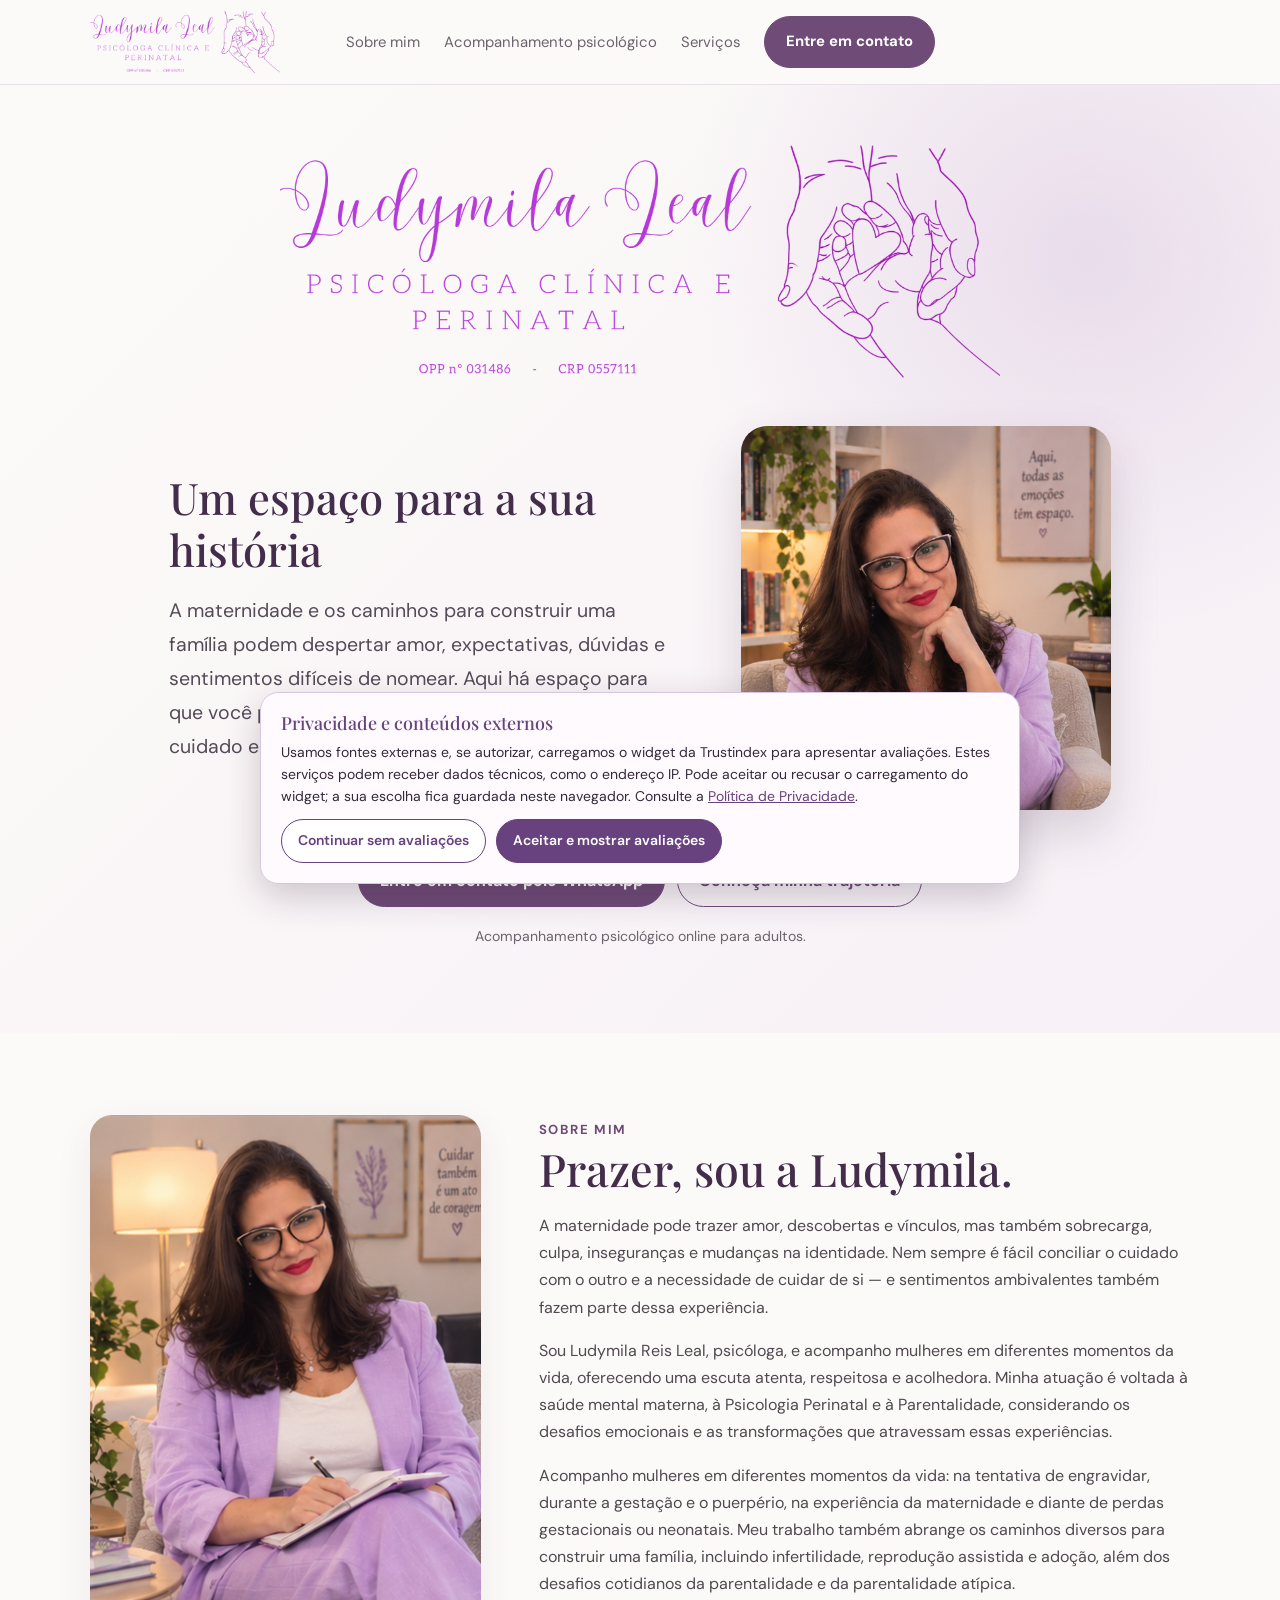
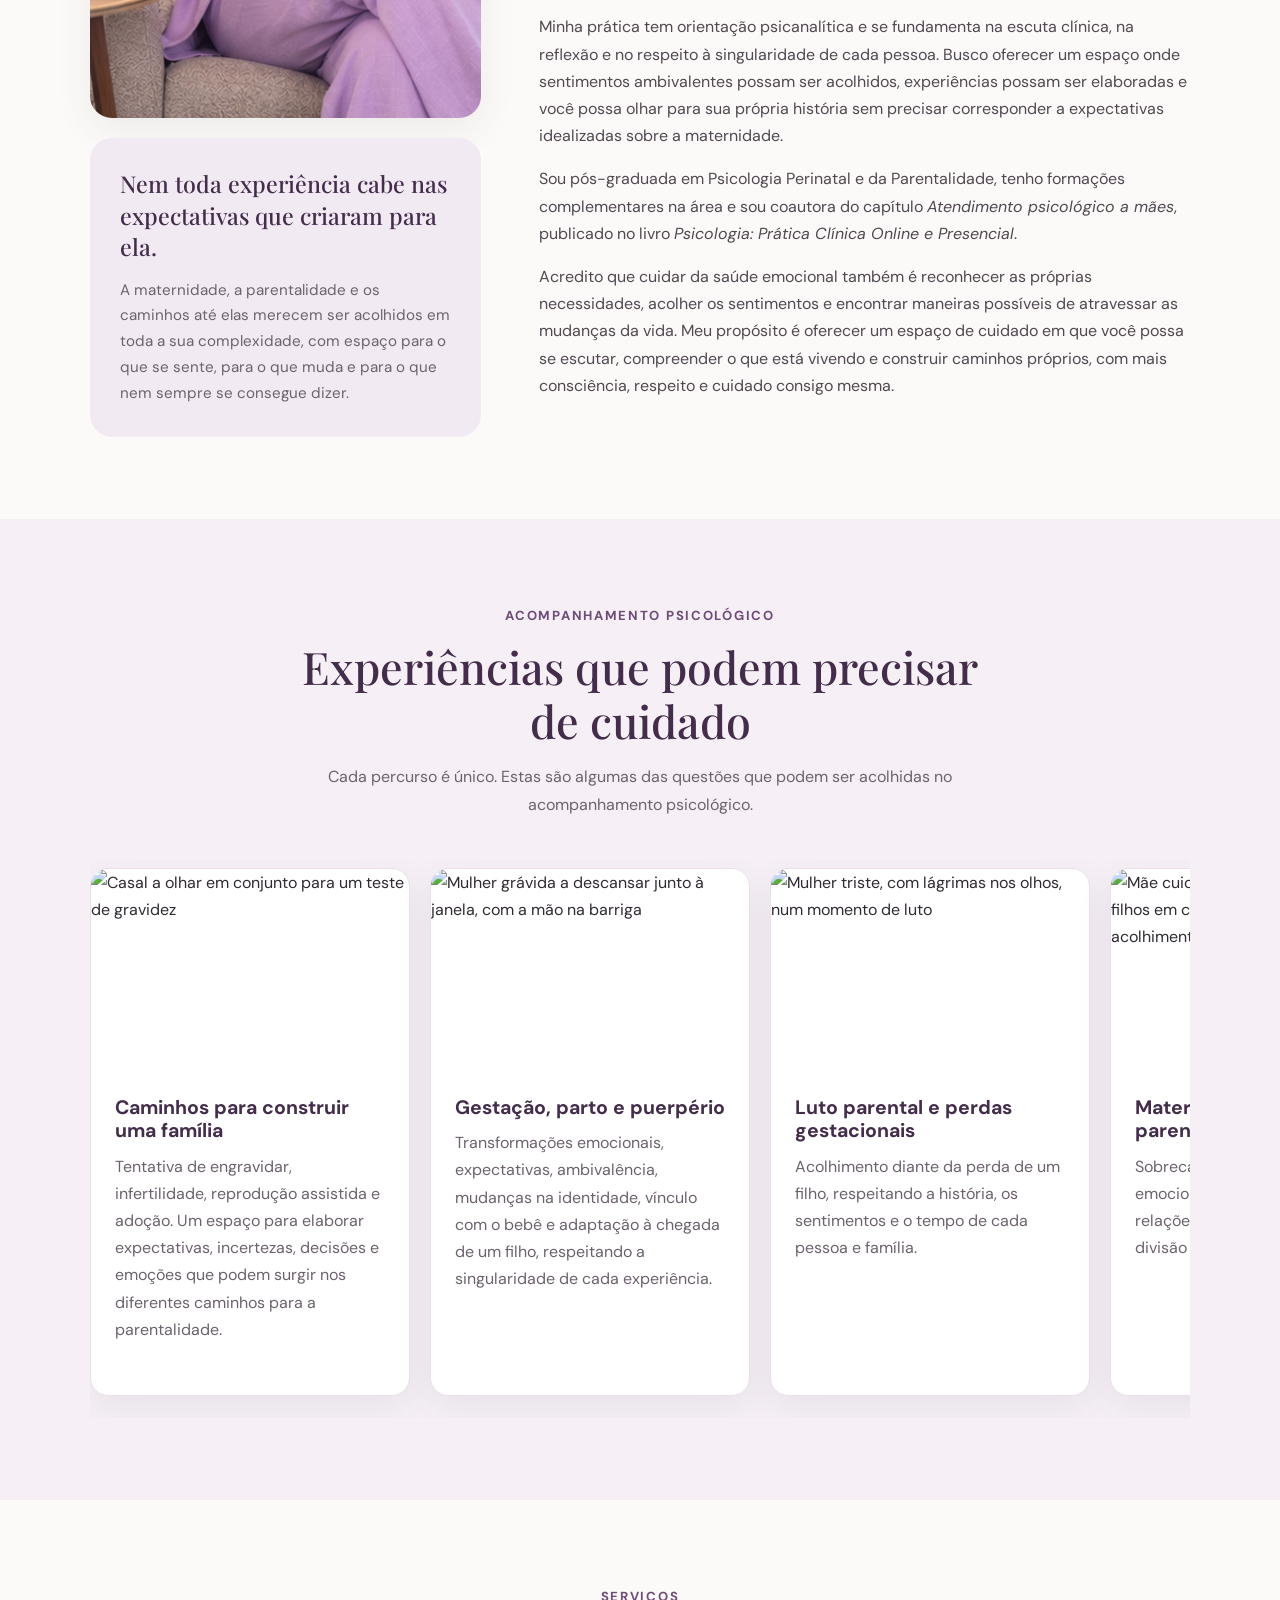
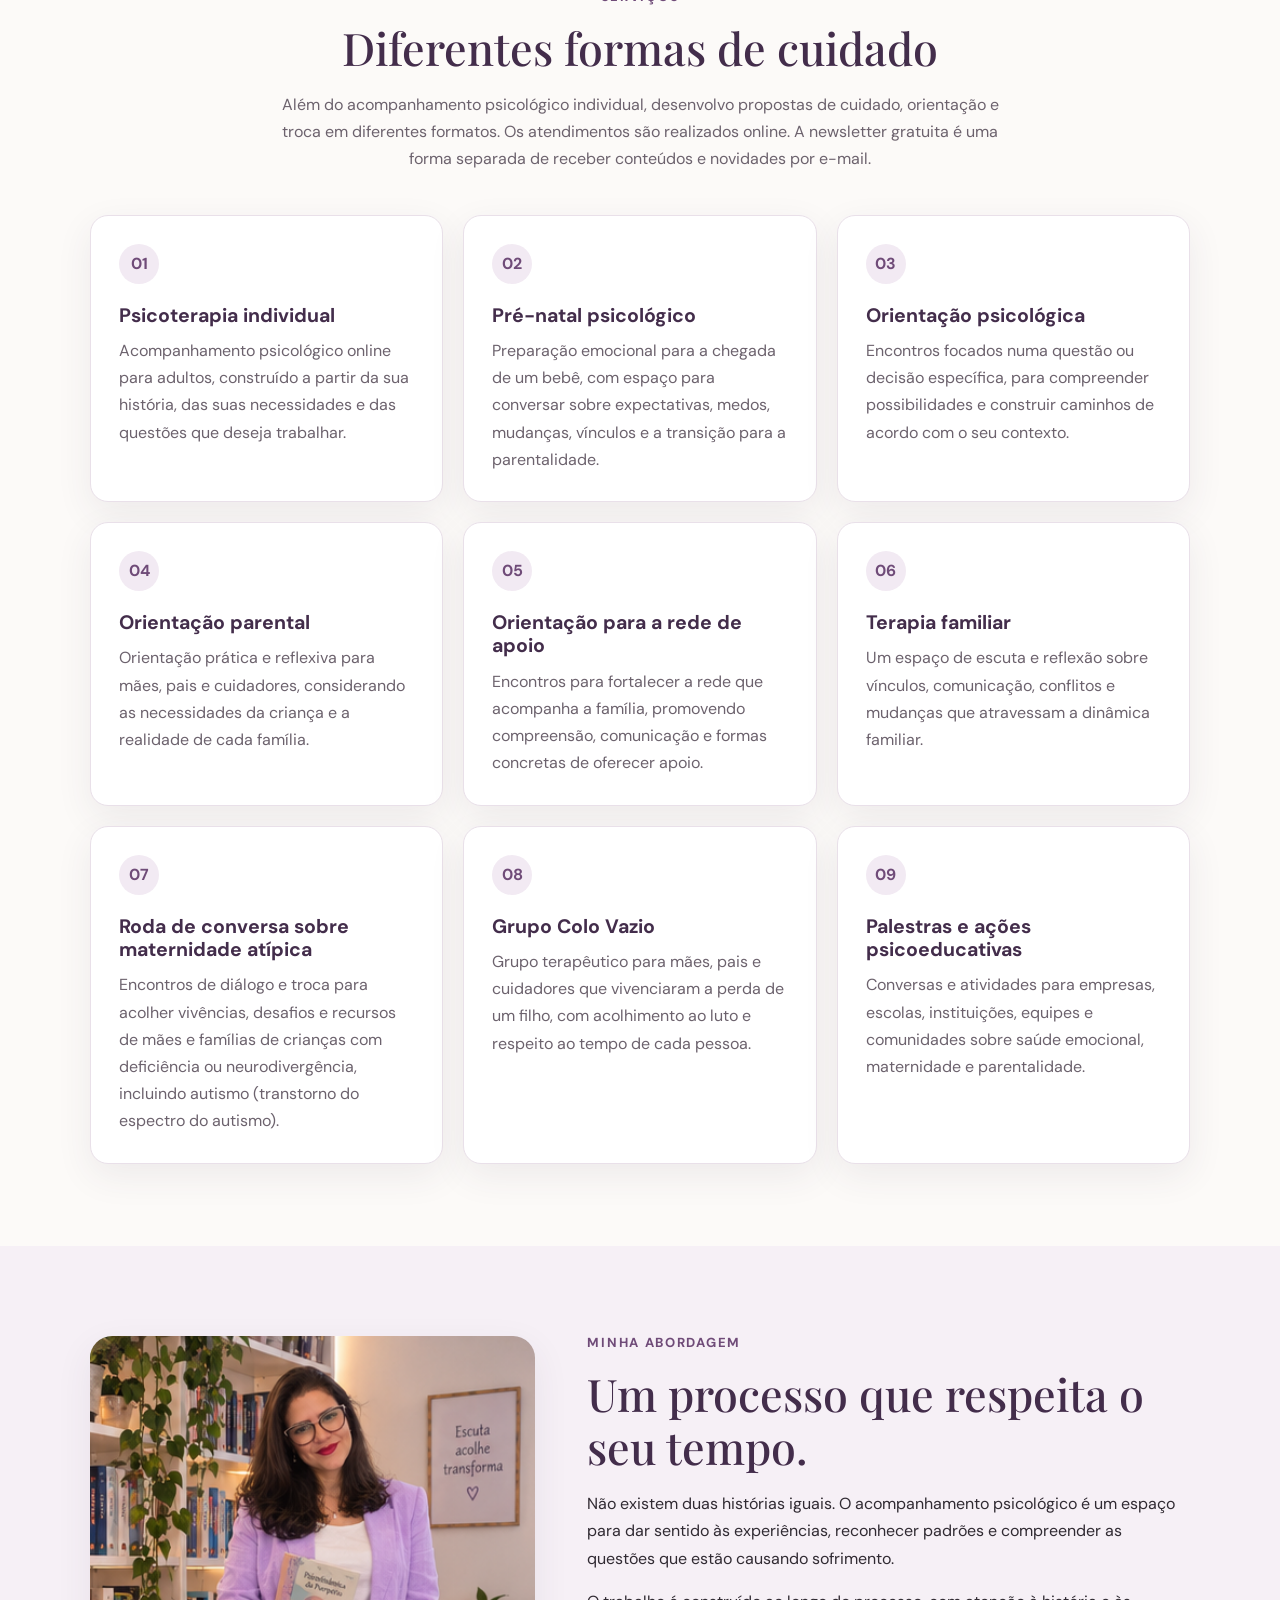
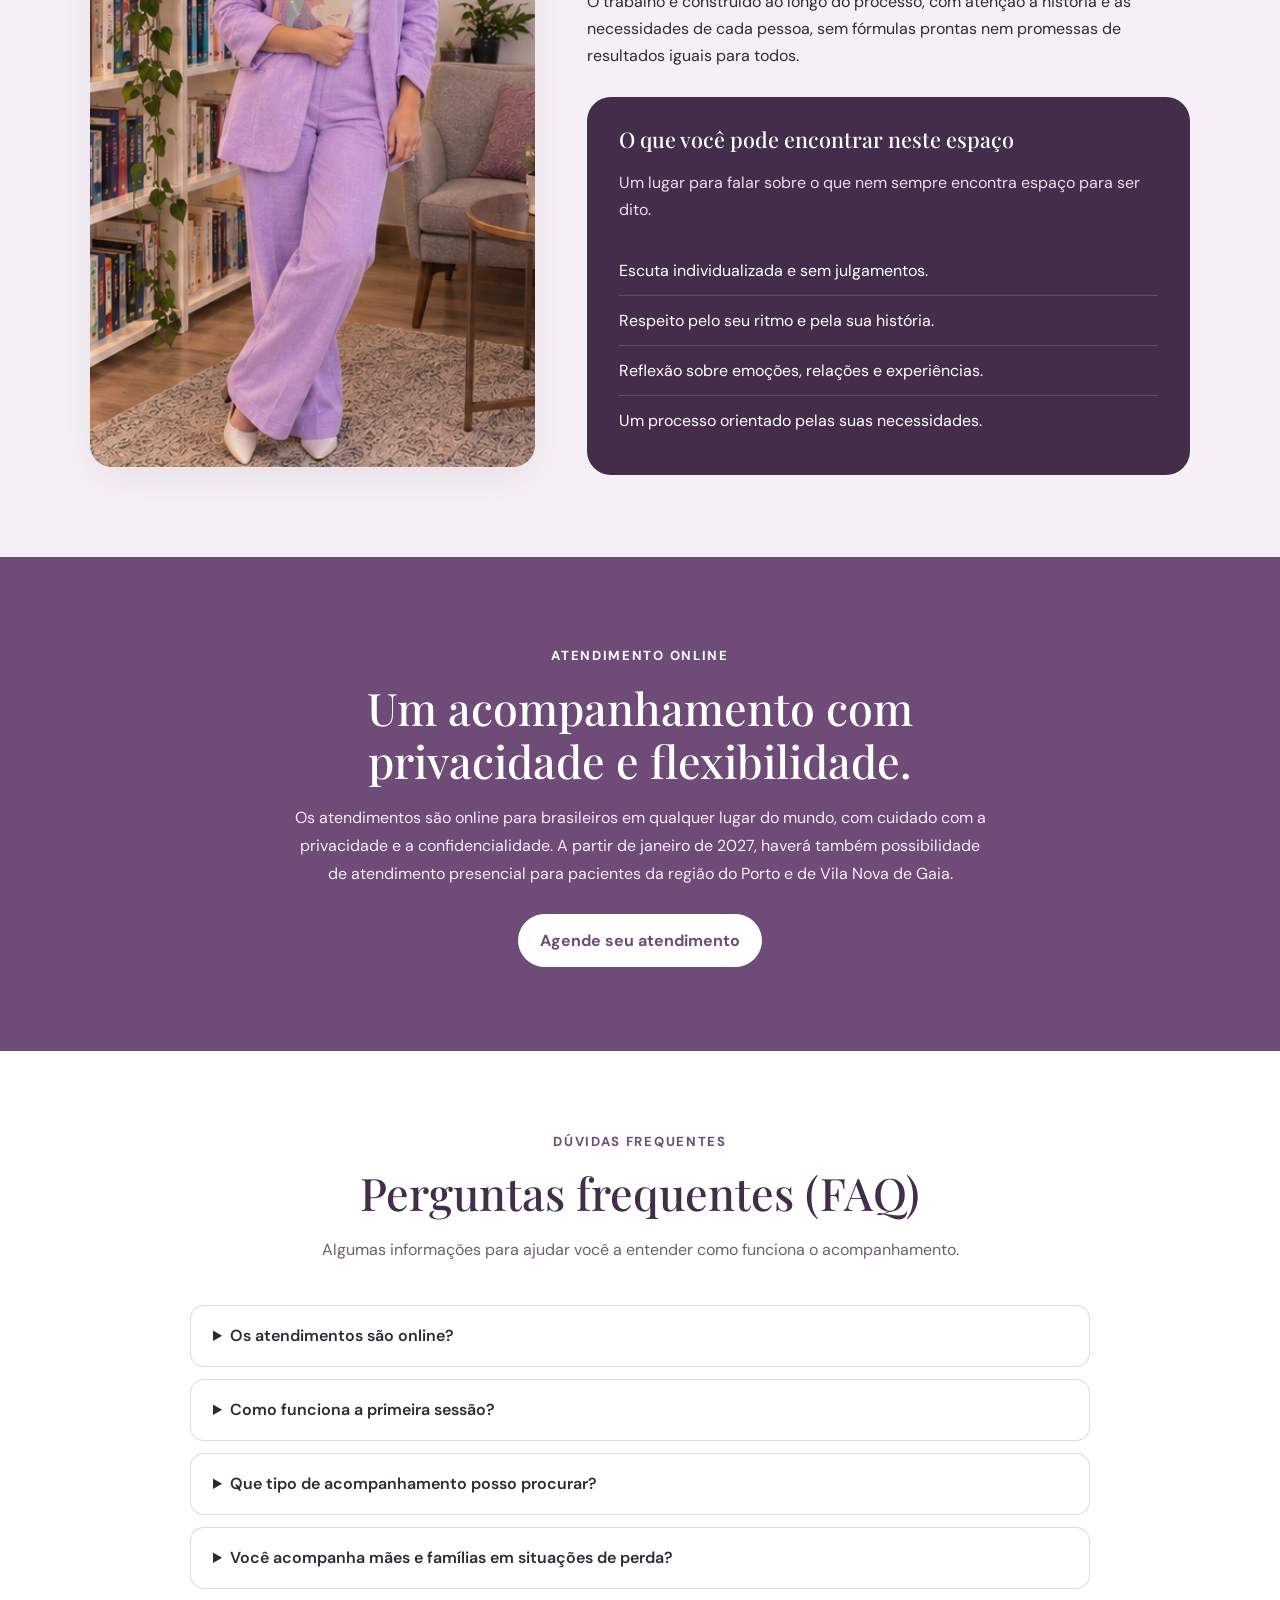
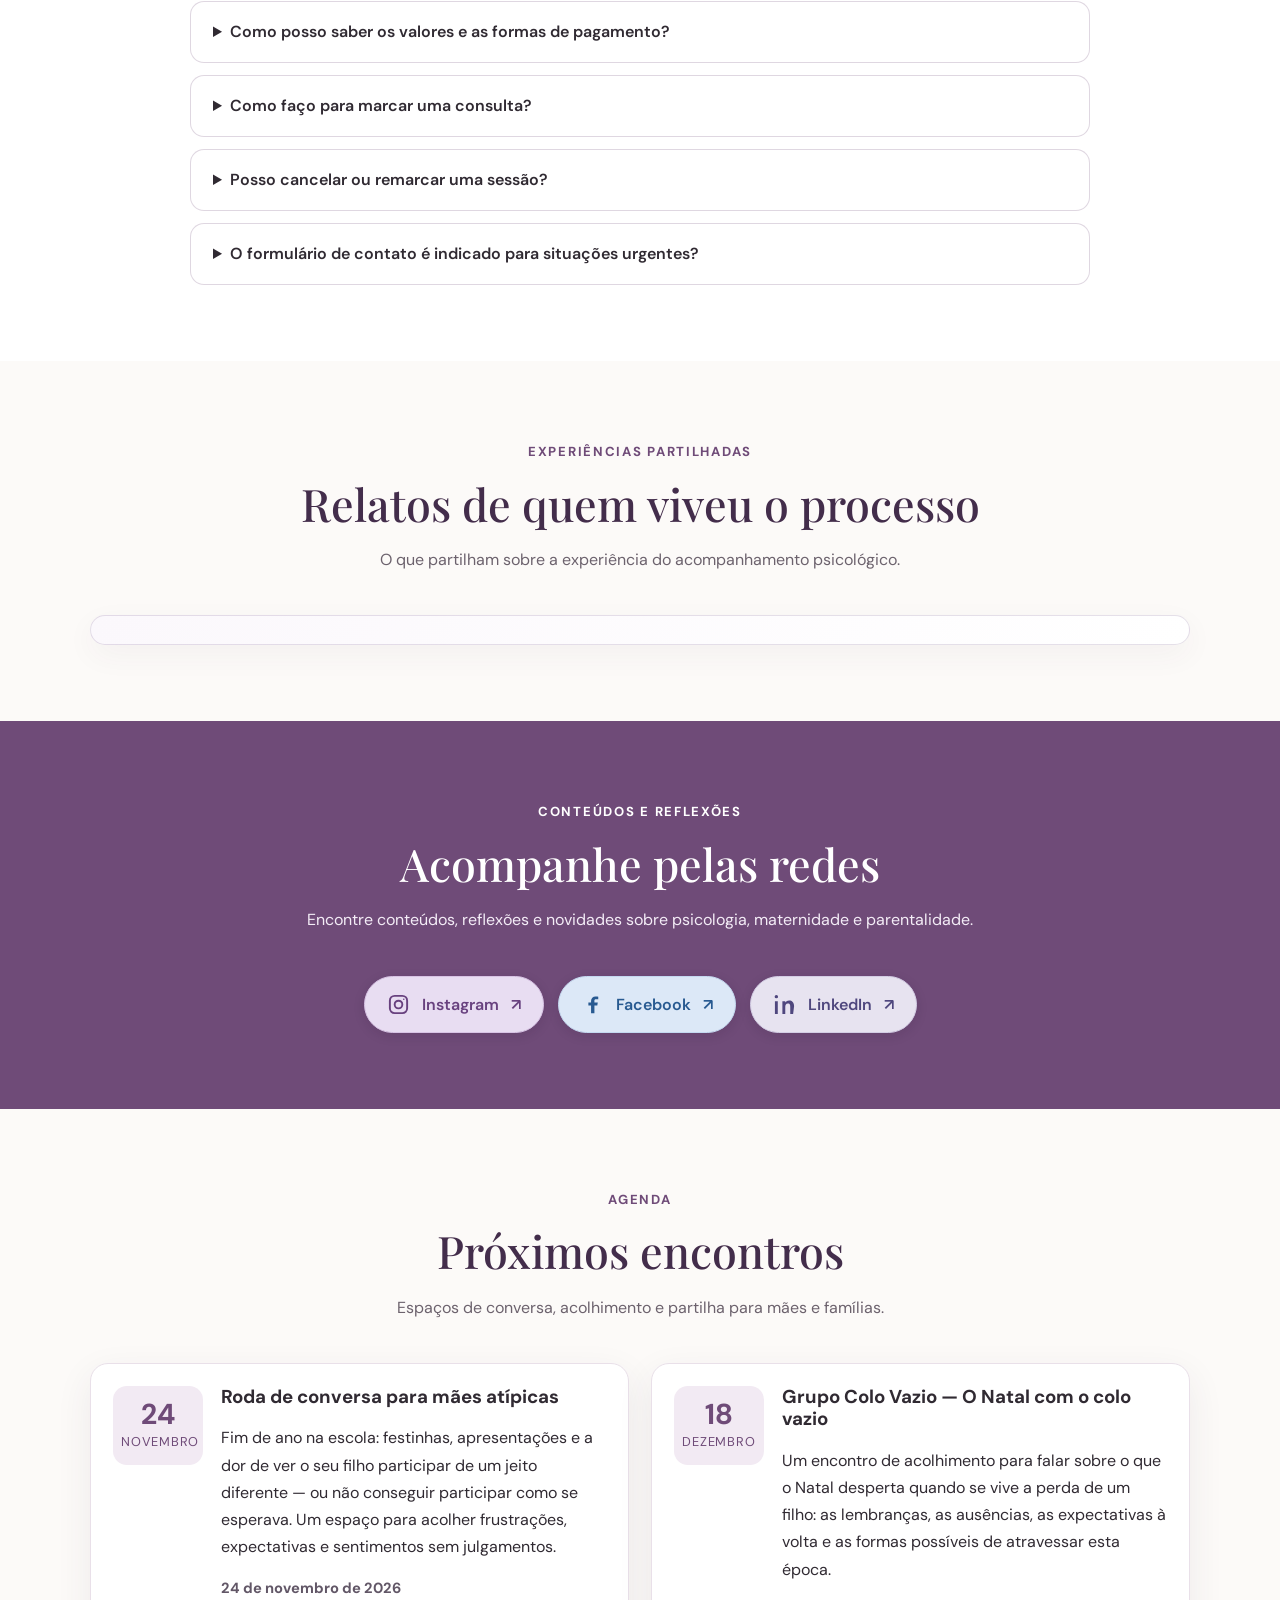
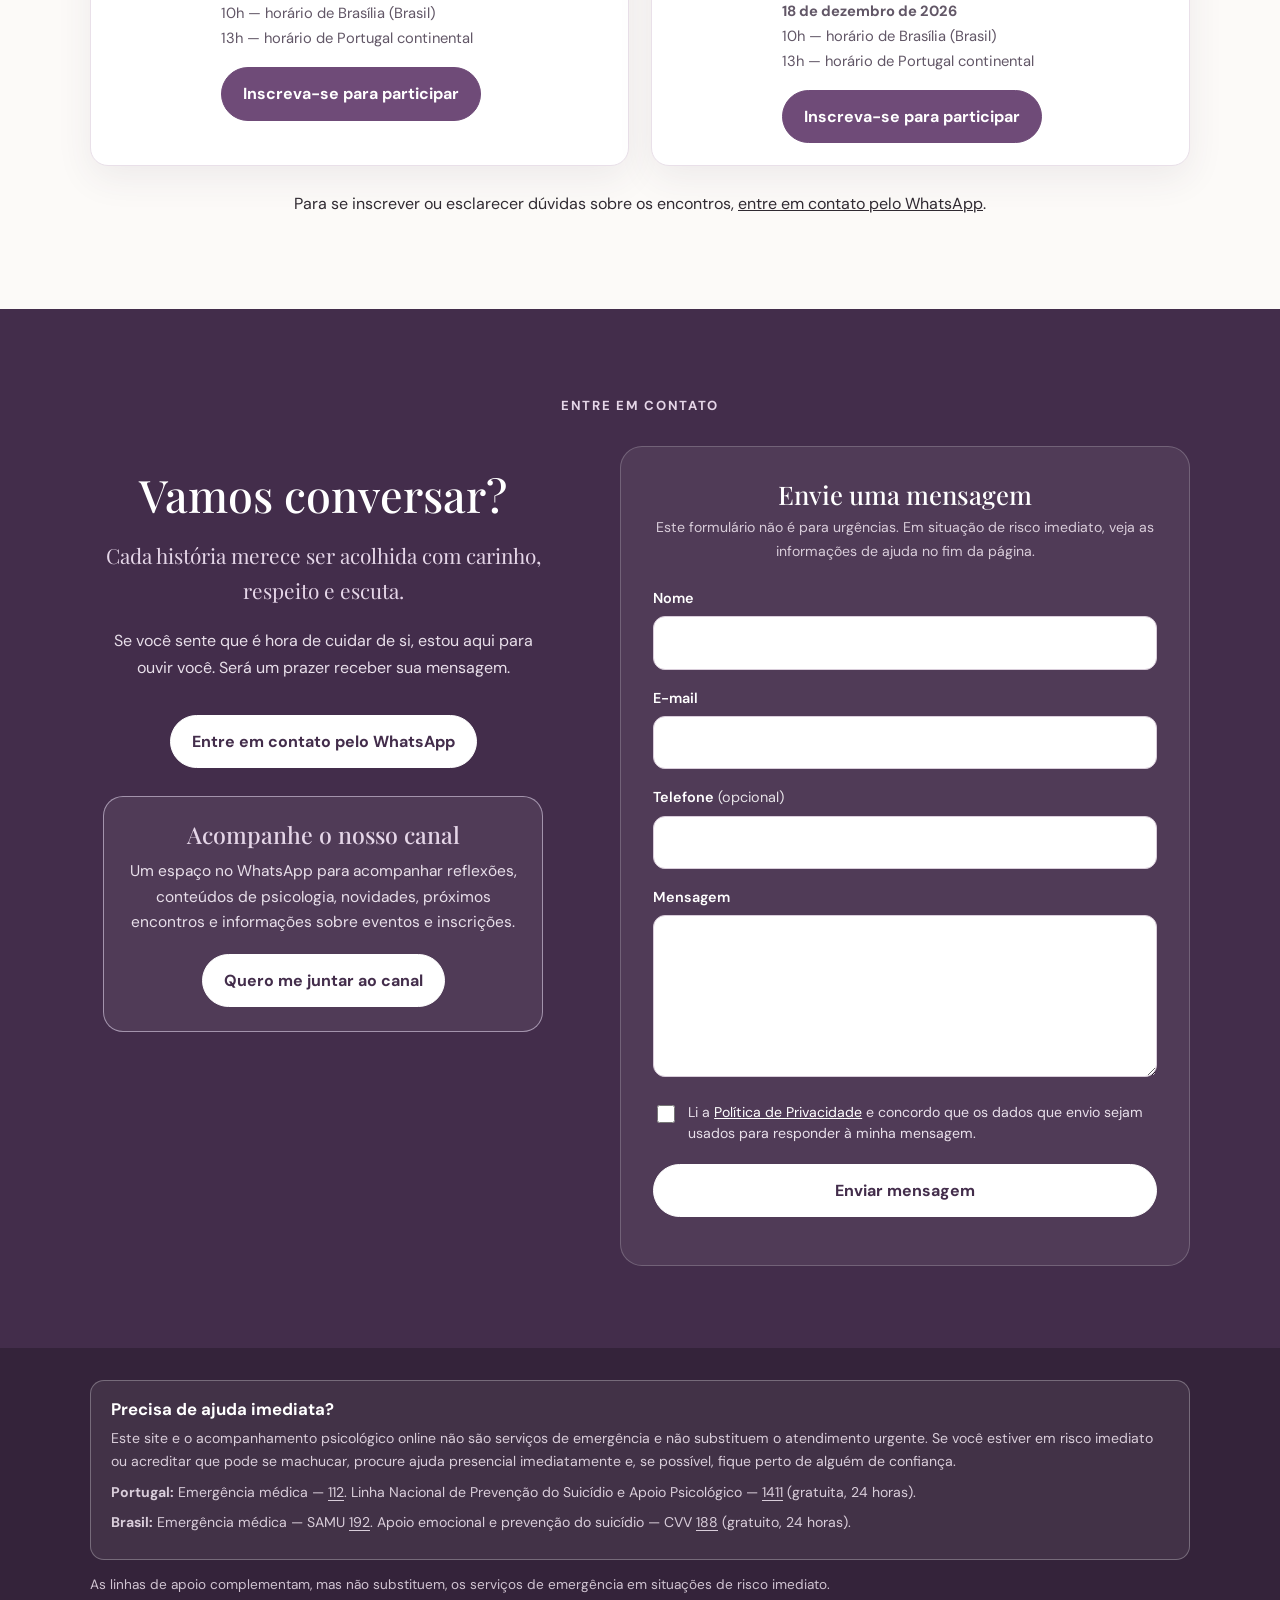
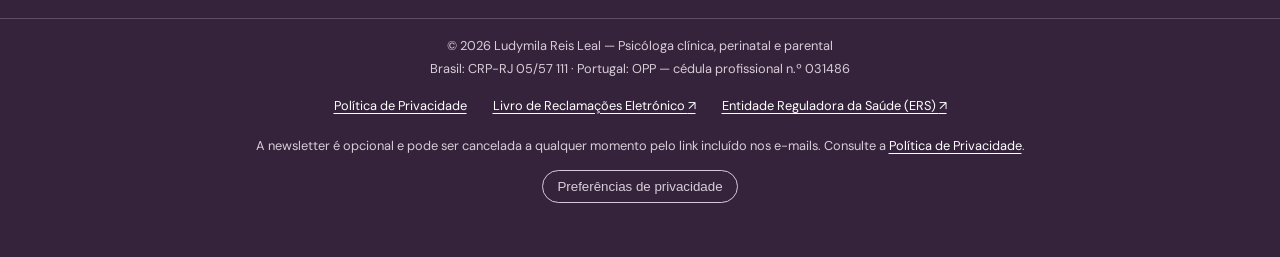
